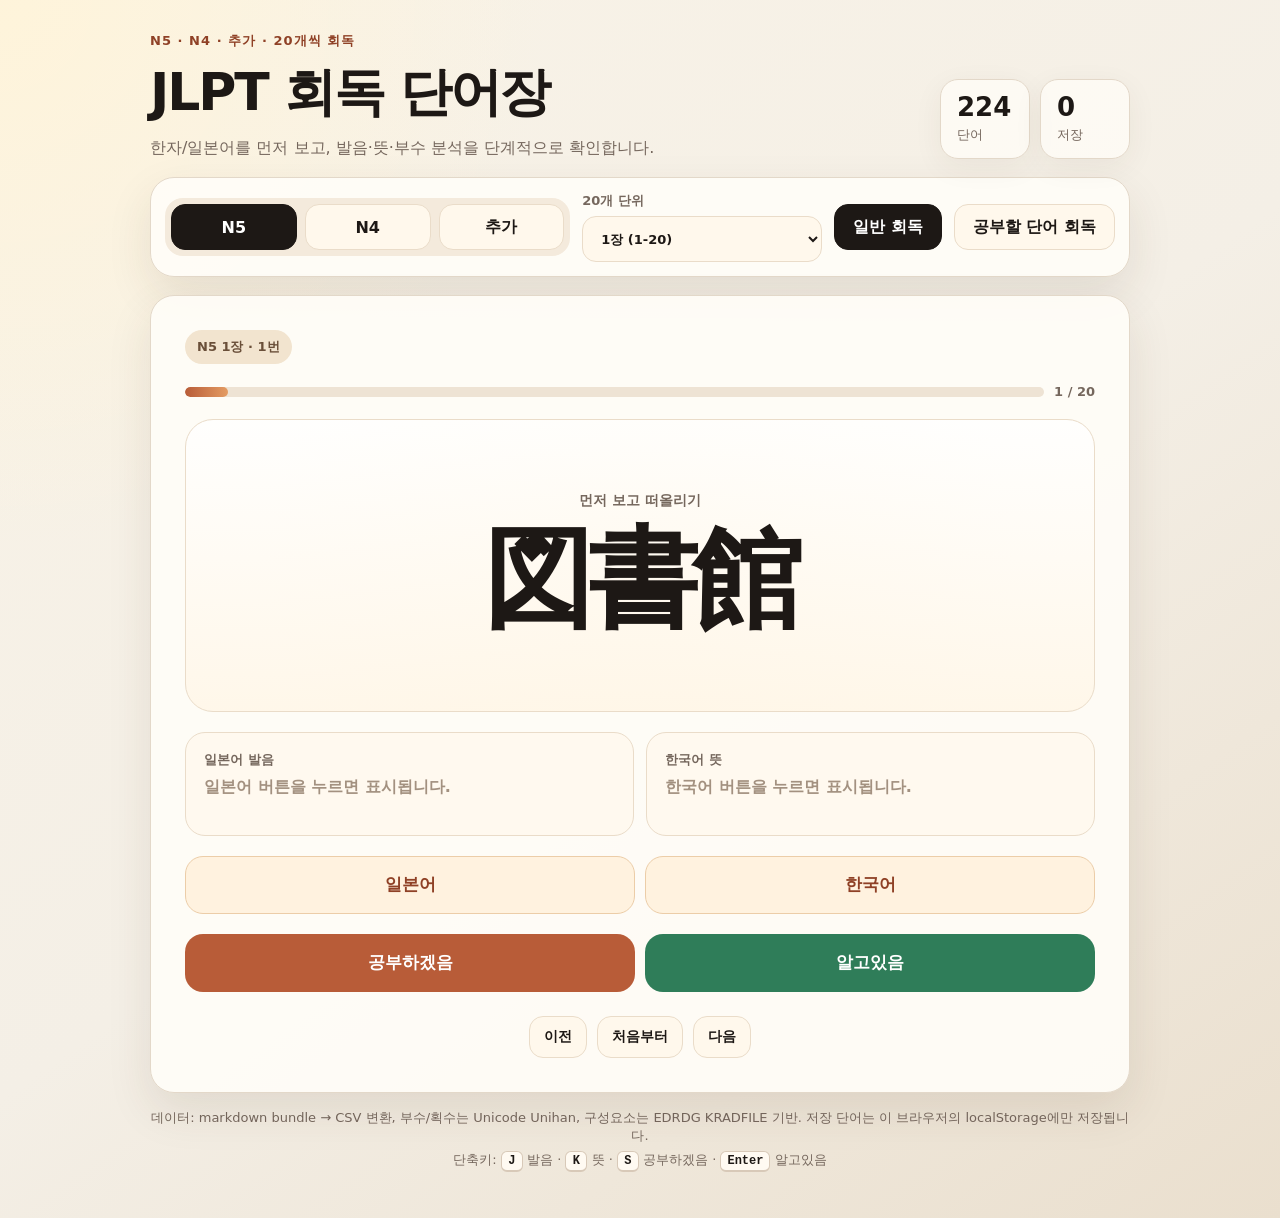
==== index.html @ 32eaf238 "Deploy JLPT vocabulary app" ====
<!doctype html>
<html lang="ko">
<head>
  <meta charset="utf-8">
  <meta name="viewport" content="width=device-width, initial-scale=1">
  <title>JLPT 회독 단어장</title>
  <link rel="stylesheet" href="styles.css">
</head>
<body>
  <div class="app-shell">
    <header class="hero">
      <div>
        <p class="eyebrow">N5 · N4 · 추가 · 20개씩 회독</p>
        <h1>JLPT 회독 단어장</h1>
        <p class="hero-copy">한자/일본어를 먼저 보고, 발음·뜻·부수 분석을 단계적으로 확인합니다.</p>
      </div>
      <div class="stats" aria-label="데이터 요약">
        <div><strong id="totalWords">0</strong><span>단어</span></div>
        <div><strong id="savedWords">0</strong><span>저장</span></div>
      </div>
    </header>

    <section class="panel controls" aria-label="학습 설정">
      <div class="level-tabs" role="tablist" aria-label="JLPT 급수">
        <button class="level-btn active" type="button" data-level="N5">N5</button>
        <button class="level-btn" type="button" data-level="N4">N4</button>
        <button class="level-btn" type="button" data-level="추가">추가</button>
      </div>

      <label class="select-label">
        <span>20개 단위</span>
        <select id="deckSelect"></select>
      </label>

      <button id="normalModeBtn" class="mode-btn active" type="button">일반 회독</button>
      <button id="reviewModeBtn" class="mode-btn" type="button">공부할 단어 회독</button>
    </section>

    <main class="panel card-panel" aria-live="polite">
      <div id="completeView" class="complete hidden">
        <p class="eyebrow" id="completeMeta">완료</p>
        <h2 id="completeTitle">회독 완료</h2>
        <p id="completeMessage"></p>
        <div class="complete-actions">
          <button id="repeatBtn" type="button">같은 묶음 다시</button>
          <button id="nextDeckBtn" type="button">다음 20개</button>
          <button id="reviewSavedBtn" type="button">저장 단어 회독</button>
        </div>
      </div>

      <article id="cardView" class="word-card">
        <div class="card-top">
          <span id="cardMeta" class="badge">N5 1장</span>
          <span id="savedBadge" class="badge saved hidden">공부할 단어</span>
        </div>

        <div class="progress-wrap" aria-label="진행률">
          <div class="progress-bar"><span id="progressFill"></span></div>
          <p id="progressText">1 / 20</p>
        </div>

        <section class="front">
          <p class="front-label">먼저 보고 떠올리기</p>
          <h2 id="japaneseWord">図書館</h2>
        </section>

        <section class="reveals" aria-label="정답 확인">
          <div class="answer-box" id="readingBox">
            <span>일본어 발음</span>
            <strong id="readingValue">일본어 버튼을 누르면 표시됩니다.</strong>
          </div>
          <div class="answer-box" id="meaningBox">
            <span>한국어 뜻</span>
            <strong id="meaningValue">한국어 버튼을 누르면 표시됩니다.</strong>
          </div>
        </section>

        <section id="extraInfo" class="extra-info hidden">
          <p id="kanjiNote"></p>
          <div id="radicalAnalysis" class="radical-analysis"></div>
          <p id="exampleText"></p>
          <p id="exampleKo"></p>
        </section>

        <div class="primary-actions">
          <button id="showReadingBtn" class="secondary" type="button">일본어</button>
          <button id="showMeaningBtn" class="secondary" type="button">한국어</button>
        </div>

        <div class="decision-actions">
          <button id="saveStudyBtn" class="study" type="button">공부하겠음</button>
          <button id="knownBtn" class="known" type="button">알고있음</button>
        </div>

        <div class="nav-actions">
          <button id="prevBtn" type="button">이전</button>
          <button id="resetBtn" type="button">처음부터</button>
          <button id="nextBtn" type="button">다음</button>
        </div>
      </article>
    </main>

    <footer class="footer">
      <p>데이터: markdown bundle → CSV 변환, 부수/획수는 Unicode Unihan, 구성요소는 EDRDG KRADFILE 기반. 저장 단어는 이 브라우저의 localStorage에만 저장됩니다.</p>
      <p class="shortcut">단축키: <kbd>J</kbd> 발음 · <kbd>K</kbd> 뜻 · <kbd>S</kbd> 공부하겠음 · <kbd>Enter</kbd> 알고있음</p>
    </footer>
  </div>

  <script src="data/jlpt_words_data.js"></script>
  <script src="data/kanji_radical_data.js"></script>
  <script src="app.js"></script>
</body>
</html>
---- styles.css ----
:root {
  color-scheme: light;
  --bg: #f4efe6;
  --panel: #fffdf8;
  --ink: #1d1815;
  --muted: #75675d;
  --line: #e3d8c9;
  --accent: #b85c38;
  --accent-dark: #8f4126;
  --soft: #fff3df;
  --good: #2f7d59;
  --good-dark: #1f5c40;
  --shadow: 0 18px 45px rgba(73, 52, 30, 0.1);
}

* {
  box-sizing: border-box;
}

body {
  margin: 0;
  min-height: 100vh;
  font-family: "Hiragino Sans", "Apple SD Gothic Neo", "Noto Sans CJK KR", system-ui, sans-serif;
  background:
    radial-gradient(circle at top left, rgba(255, 244, 217, 0.9), transparent 34rem),
    linear-gradient(145deg, #f9f3e7 0%, var(--bg) 52%, #eadfce 100%);
  color: var(--ink);
}

button,
select {
  font: inherit;
}

button {
  border: 0;
  cursor: pointer;
}

.app-shell {
  width: min(980px, calc(100% - 32px));
  margin: 0 auto;
  padding: 32px 0 40px;
}

.hero {
  display: flex;
  justify-content: space-between;
  gap: 24px;
  align-items: flex-end;
  margin-bottom: 18px;
}

.eyebrow {
  margin: 0 0 8px;
  color: var(--accent-dark);
  font-size: 13px;
  font-weight: 800;
  letter-spacing: 0.08em;
  text-transform: uppercase;
}

h1 {
  margin: 0;
  font-size: clamp(32px, 5vw, 52px);
  letter-spacing: -0.04em;
}

.hero-copy {
  margin: 10px 0 0;
  color: var(--muted);
  font-size: 16px;
}

.stats {
  display: grid;
  grid-template-columns: repeat(2, minmax(88px, 1fr));
  gap: 10px;
  min-width: 190px;
}

.stats div {
  padding: 14px 16px;
  border: 1px solid var(--line);
  border-radius: 18px;
  background: rgba(255, 253, 248, 0.78);
  box-shadow: 0 8px 30px rgba(73, 52, 30, 0.06);
}

.stats strong,
.stats span {
  display: block;
}

.stats strong {
  font-size: 26px;
  line-height: 1;
}

.stats span {
  margin-top: 6px;
  color: var(--muted);
  font-size: 13px;
}

.panel {
  border: 1px solid var(--line);
  border-radius: 24px;
  background: rgba(255, 253, 248, 0.92);
  box-shadow: var(--shadow);
}

.controls {
  display: grid;
  grid-template-columns: 1fr minmax(180px, 240px) auto auto;
  gap: 12px;
  align-items: center;
  padding: 14px;
  margin-bottom: 18px;
}

.level-tabs {
  display: flex;
  gap: 8px;
  padding: 6px;
  border-radius: 18px;
  background: #f4eadc;
}

.level-btn,
.mode-btn,
.select-label select,
.nav-actions button,
.complete-actions button {
  border-radius: 14px;
  color: var(--ink);
  background: #fff8ec;
  border: 1px solid #eadcc9;
}

.level-btn,
.mode-btn {
  min-height: 46px;
  padding: 0 18px;
  font-weight: 800;
}

.level-btn {
  flex: 1;
}

.level-btn.active,
.mode-btn.active {
  color: #fff;
  background: var(--ink);
  border-color: var(--ink);
}

.select-label {
  display: grid;
  gap: 6px;
  color: var(--muted);
  font-size: 13px;
  font-weight: 700;
}

.select-label select {
  width: 100%;
  height: 46px;
  padding: 0 14px;
  font-weight: 800;
}

.card-panel {
  position: relative;
  min-height: 610px;
  padding: clamp(18px, 3vw, 34px);
}

.word-card {
  display: grid;
  gap: 20px;
}

.card-top,
.progress-wrap,
.primary-actions,
.decision-actions,
.nav-actions,
.complete-actions {
  display: flex;
  gap: 10px;
  align-items: center;
}

.card-top,
.progress-wrap {
  justify-content: space-between;
}

.badge {
  display: inline-flex;
  align-items: center;
  min-height: 34px;
  padding: 0 12px;
  border-radius: 999px;
  color: #6a4f39;
  background: #f2e4cf;
  font-size: 13px;
  font-weight: 800;
}

.badge.saved {
  color: #fff;
  background: var(--accent);
}

.progress-wrap {
  color: var(--muted);
  font-size: 13px;
  font-weight: 800;
}

.progress-wrap p {
  margin: 0;
}

.progress-bar {
  flex: 1;
  height: 10px;
  overflow: hidden;
  border-radius: 999px;
  background: #eee3d4;
}

.progress-bar span {
  display: block;
  width: 0%;
  height: 100%;
  border-radius: inherit;
  background: linear-gradient(90deg, var(--accent), #e49c63);
  transition: width 180ms ease;
}

.front {
  display: grid;
  place-items: center;
  min-height: 210px;
  padding: clamp(28px, 7vw, 72px) 18px;
  border: 1px solid #eadcc9;
  border-radius: 28px;
  background:
    linear-gradient(180deg, rgba(255, 255, 255, 0.78), rgba(255, 246, 231, 0.85)),
    radial-gradient(circle at center, #fff7e7 0%, #fffdf8 78%);
}

.front-label {
  margin: 0;
  color: var(--muted);
  font-size: 14px;
  font-weight: 800;
}

.front h2 {
  margin: 10px 0 0;
  font-size: clamp(54px, 11vw, 110px);
  line-height: 1.08;
  letter-spacing: -0.05em;
  text-align: center;
  word-break: keep-all;
}

.reveals {
  display: grid;
  grid-template-columns: repeat(2, minmax(0, 1fr));
  gap: 12px;
}

.answer-box {
  min-height: 104px;
  padding: 18px;
  border: 1px solid #eadcc9;
  border-radius: 20px;
  background: #fff9ef;
}

.answer-box span {
  display: block;
  margin-bottom: 8px;
  color: var(--muted);
  font-size: 13px;
  font-weight: 800;
}

.answer-box strong {
  display: block;
  font-size: clamp(21px, 4vw, 34px);
  line-height: 1.25;
}

.answer-box.pending strong {
  color: #a39180;
  font-size: 16px;
  font-weight: 700;
}

.extra-info {
  display: grid;
  gap: 8px;
  padding: 16px 18px;
  border: 1px solid #e8d8bd;
  border-radius: 18px;
  color: #5f5147;
  background: var(--soft);
  font-size: 14px;
  line-height: 1.6;
}

.extra-info p {
  margin: 0;
}

.radical-analysis {
  display: grid;
  gap: 10px;
  padding-top: 4px;
}

.radical-analysis h3 {
  margin: 4px 0 0;
  color: var(--ink);
  font-size: 16px;
  line-height: 1.35;
}

.radical-summary {
  color: #355d59;
  font-weight: 800;
}

.radical-list {
  display: grid;
  gap: 0;
  border-top: 1px solid rgba(53, 93, 89, 0.2);
}

.radical-row {
  display: grid;
  gap: 6px;
  padding: 10px 0;
  border-bottom: 1px solid rgba(53, 93, 89, 0.18);
}

.radical-title {
  display: flex;
  gap: 10px;
  align-items: baseline;
}

.radical-title strong {
  min-width: 1.5em;
  color: #214946;
  font-size: 24px;
  line-height: 1;
}

.radical-title span {
  color: var(--ink);
  font-weight: 900;
}

.component-list {
  display: flex;
  flex-wrap: wrap;
  gap: 8px;
}

.component-token {
  display: grid;
  gap: 2px;
  max-width: 190px;
  padding: 8px 10px;
  border: 1px solid rgba(53, 93, 89, 0.18);
  border-radius: 8px;
  background: rgba(255, 253, 248, 0.62);
}

.component-token b {
  color: #214946;
  font-size: 20px;
  line-height: 1;
}

.component-token em {
  color: var(--ink);
  font-size: 12px;
  font-style: normal;
  font-weight: 900;
}

.component-token small {
  color: var(--muted);
  font-size: 12px;
  line-height: 1.35;
}

.radical-token {
  border-color: rgba(184, 92, 56, 0.34);
  background: rgba(255, 248, 236, 0.92);
}

.radical-token::after {
  content: "대표 부수";
  color: var(--accent-dark);
  font-size: 11px;
  font-weight: 900;
}

.primary-actions,
.decision-actions {
  display: grid;
  grid-template-columns: repeat(2, minmax(0, 1fr));
}

.primary-actions button,
.decision-actions button {
  min-height: 58px;
  border-radius: 18px;
  font-size: 17px;
  font-weight: 900;
}

.primary-actions .secondary {
  color: var(--accent-dark);
  background: #fff2df;
  border: 1px solid #eccda8;
}

.decision-actions .study {
  color: #fff;
  background: var(--accent);
}

.decision-actions .known {
  color: #fff;
  background: var(--good);
}

.decision-actions .study:hover {
  background: var(--accent-dark);
}

.decision-actions .known:hover {
  background: var(--good-dark);
}

.nav-actions {
  justify-content: center;
  flex-wrap: wrap;
  padding-top: 4px;
}

.nav-actions button,
.complete-actions button {
  min-height: 42px;
  padding: 0 14px;
  font-size: 14px;
  font-weight: 800;
}

.complete {
  display: grid;
  min-height: 520px;
  place-items: center;
  align-content: center;
  text-align: center;
}

.complete h2 {
  margin: 0;
  font-size: clamp(30px, 6vw, 54px);
  letter-spacing: -0.04em;
}

.complete p {
  max-width: 520px;
  margin: 12px auto 0;
  color: var(--muted);
  line-height: 1.6;
}

.complete-actions {
  justify-content: center;
  flex-wrap: wrap;
  margin-top: 22px;
}

.hidden {
  display: none !important;
}

.footer {
  margin-top: 16px;
  color: var(--muted);
  font-size: 13px;
  text-align: center;
}

.footer p {
  margin: 6px 0;
}

kbd {
  display: inline-block;
  min-width: 22px;
  padding: 2px 6px;
  border: 1px solid #d8c9b8;
  border-bottom-width: 2px;
  border-radius: 6px;
  background: #fffaf2;
  color: var(--ink);
  font-size: 12px;
  font-weight: 800;
}

@media (max-width: 760px) {
  .app-shell {
    width: min(100% - 20px, 980px);
    padding-top: 18px;
  }

  .hero {
    display: grid;
    align-items: stretch;
  }

  .stats {
    min-width: 0;
  }

  .controls {
    grid-template-columns: 1fr;
  }

  .mode-btn,
  .level-btn,
  .select-label select {
    width: 100%;
  }

  .reveals {
    grid-template-columns: 1fr;
  }

  .front {
    min-height: 180px;
  }

  .front h2 {
    font-size: clamp(48px, 17vw, 82px);
  }
}
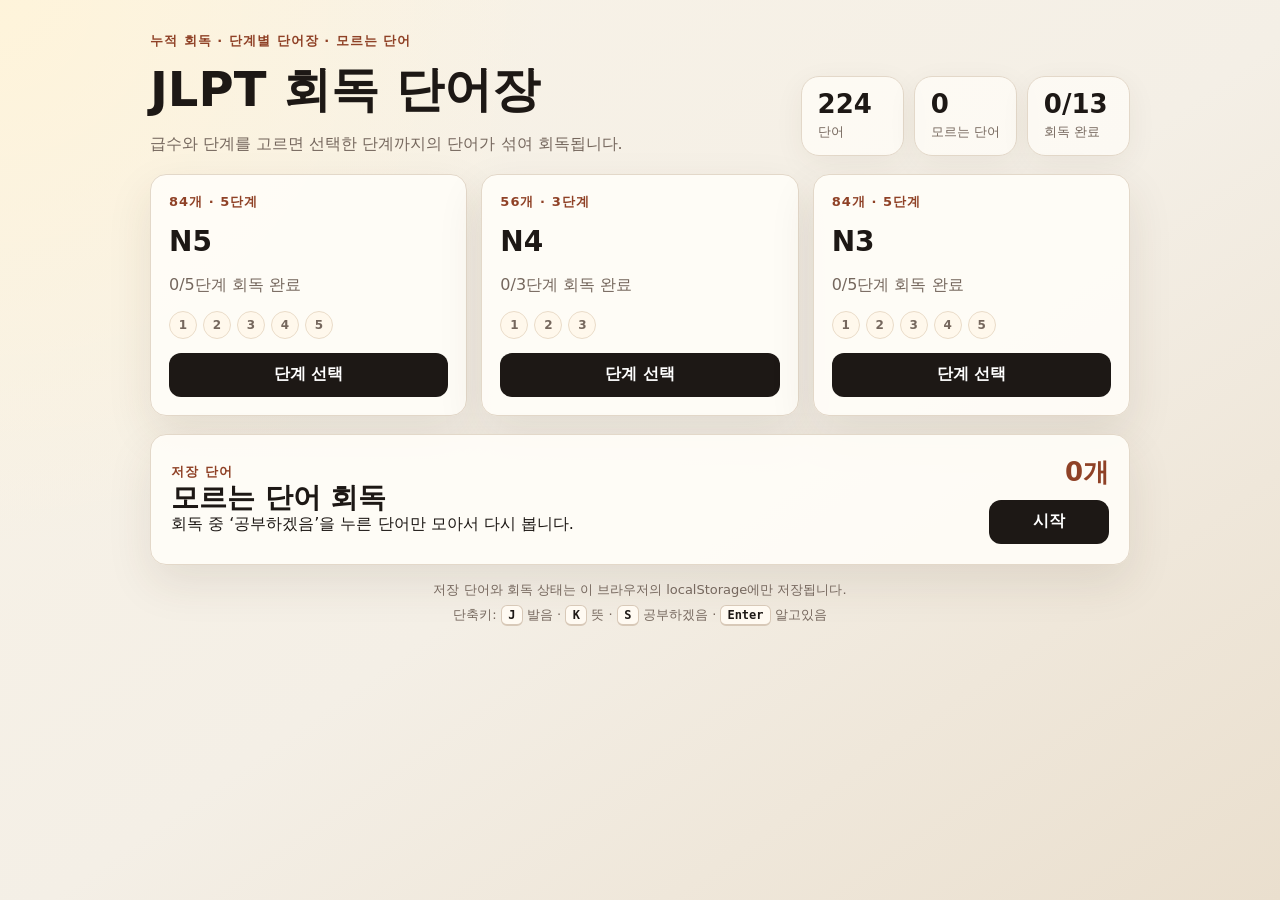
==== commit 96f200a2: "Add cumulative review flow" ====
--- a/index.html
+++ b/index.html
@@ -10,98 +10,130 @@
   <div class="app-shell">
     <header class="hero">
       <div>
-        <p class="eyebrow">N5 · N4 · 추가 · 20개씩 회독</p>
+        <p class="eyebrow">누적 회독 · 단계별 단어장 · 모르는 단어</p>
         <h1>JLPT 회독 단어장</h1>
-        <p class="hero-copy">한자/일본어를 먼저 보고, 발음·뜻·부수 분석을 단계적으로 확인합니다.</p>
+        <p class="hero-copy">급수와 단계를 고르면 선택한 단계까지의 단어가 섞여 회독됩니다.</p>
       </div>
       <div class="stats" aria-label="데이터 요약">
         <div><strong id="totalWords">0</strong><span>단어</span></div>
-        <div><strong id="savedWords">0</strong><span>저장</span></div>
+        <div><strong id="savedWords">0</strong><span>모르는 단어</span></div>
+        <div><strong id="completedWords">0/0</strong><span>회독 완료</span></div>
       </div>
     </header>
 
-    <section class="panel controls" aria-label="학습 설정">
-      <div class="level-tabs" role="tablist" aria-label="JLPT 급수">
-        <button class="level-btn active" type="button" data-level="N5">N5</button>
-        <button class="level-btn" type="button" data-level="N4">N4</button>
-        <button class="level-btn" type="button" data-level="추가">추가</button>
-      </div>
+    <main aria-live="polite">
+      <section id="homeView" class="view-stack">
+        <div id="levelCards" class="level-grid" aria-label="급수 선택"></div>
 
-      <label class="select-label">
-        <span>20개 단위</span>
-        <select id="deckSelect"></select>
-      </label>
+        <section class="panel review-panel" aria-label="모르는 단어 회독">
+          <div>
+            <p class="eyebrow">저장 단어</p>
+            <h2>모르는 단어 회독</h2>
+            <p>회독 중 ‘공부하겠음’을 누른 단어만 모아서 다시 봅니다.</p>
+          </div>
+          <div class="review-panel-actions">
+            <strong id="reviewCount">0개</strong>
+            <button id="reviewAllBtn" type="button">시작</button>
+          </div>
+        </section>
+      </section>
 
-      <button id="normalModeBtn" class="mode-btn active" type="button">일반 회독</button>
-      <button id="reviewModeBtn" class="mode-btn" type="button">공부할 단어 회독</button>
-    </section>
+      <section id="stageView" class="panel stage-view hidden">
+        <div class="view-header">
+          <button id="backHomeBtn" class="text-btn" type="button">홈</button>
+          <div>
+            <p class="eyebrow" id="stageMeta">단계 선택</p>
+            <h2 id="stageTitle">N5 회독 단계</h2>
+          </div>
+        </div>
+        <div id="stageGrid" class="stage-grid"></div>
+      </section>
 
-    <main class="panel card-panel" aria-live="polite">
-      <div id="completeView" class="complete hidden">
-        <p class="eyebrow" id="completeMeta">완료</p>
-        <h2 id="completeTitle">회독 완료</h2>
-        <p id="completeMessage"></p>
-        <div class="complete-actions">
-          <button id="repeatBtn" type="button">같은 묶음 다시</button>
-          <button id="nextDeckBtn" type="button">다음 20개</button>
-          <button id="reviewSavedBtn" type="button">저장 단어 회독</button>
+      <section id="listView" class="panel word-list-view hidden">
+        <div class="view-header">
+          <button id="backStageBtn" class="text-btn" type="button">단계</button>
+          <div>
+            <p class="eyebrow" id="listMeta">단어장</p>
+            <h2 id="listTitle">단어장</h2>
+          </div>
+          <button id="startListDeckBtn" class="header-action" type="button">이 단계 회독</button>
         </div>
-      </div>
+        <div id="wordList" class="word-list"></div>
+      </section>
 
-      <article id="cardView" class="word-card">
-        <div class="card-top">
-          <span id="cardMeta" class="badge">N5 1장</span>
-          <span id="savedBadge" class="badge saved hidden">공부할 단어</span>
+      <section id="studyView" class="panel card-panel hidden">
+        <div class="study-topbar">
+          <button id="studyHomeBtn" class="text-btn" type="button">홈</button>
+          <button id="studyStageBtn" class="text-btn" type="button">단계 선택</button>
         </div>
 
-        <div class="progress-wrap" aria-label="진행률">
-          <div class="progress-bar"><span id="progressFill"></span></div>
-          <p id="progressText">1 / 20</p>
+        <div id="completeView" class="complete hidden">
+          <p class="eyebrow" id="completeMeta">완료</p>
+          <h2 id="completeTitle">회독 완료</h2>
+          <p id="completeMessage"></p>
+          <div class="complete-actions">
+            <button id="repeatBtn" type="button">다시 회독</button>
+            <button id="nextDeckBtn" type="button">다음 단계</button>
+            <button id="stageSelectBtn" type="button">단계 선택</button>
+            <button id="homeBtn" type="button">홈</button>
+          </div>
         </div>
 
-        <section class="front">
-          <p class="front-label">먼저 보고 떠올리기</p>
-          <h2 id="japaneseWord">図書館</h2>
-        </section>
+        <article id="cardView" class="word-card">
+          <div class="card-top">
+            <span id="cardMeta" class="badge">N5 1단계</span>
+            <span id="savedBadge" class="badge saved hidden">모르는 단어</span>
+          </div>
 
-        <section class="reveals" aria-label="정답 확인">
-          <div class="answer-box" id="readingBox">
-            <span>일본어 발음</span>
-            <strong id="readingValue">일본어 버튼을 누르면 표시됩니다.</strong>
+          <div class="progress-wrap" aria-label="진행률">
+            <div class="progress-bar"><span id="progressFill"></span></div>
+            <p id="progressText">1 / 20</p>
           </div>
-          <div class="answer-box" id="meaningBox">
-            <span>한국어 뜻</span>
-            <strong id="meaningValue">한국어 버튼을 누르면 표시됩니다.</strong>
+
+          <section class="front">
+            <p class="front-label">먼저 보고 떠올리기</p>
+            <h2 id="japaneseWord">図書館</h2>
+          </section>
+
+          <section class="reveals" aria-label="정답 확인">
+            <div class="answer-box" id="readingBox">
+              <span>일본어 발음</span>
+              <strong id="readingValue">일본어 버튼을 누르면 표시됩니다.</strong>
+            </div>
+            <div class="answer-box" id="meaningBox">
+              <span>한국어 뜻</span>
+              <strong id="meaningValue">한국어 버튼을 누르면 표시됩니다.</strong>
+            </div>
+          </section>
+
+          <section id="extraInfo" class="extra-info hidden">
+            <p id="kanjiNote"></p>
+            <div id="radicalAnalysis" class="radical-analysis"></div>
+            <p id="exampleText"></p>
+            <p id="exampleKo"></p>
+          </section>
+
+          <div class="primary-actions">
+            <button id="showReadingBtn" class="secondary" type="button">일본어</button>
+            <button id="showMeaningBtn" class="secondary" type="button">한국어</button>
           </div>
-        </section>
 
-        <section id="extraInfo" class="extra-info hidden">
-          <p id="kanjiNote"></p>
-          <div id="radicalAnalysis" class="radical-analysis"></div>
-          <p id="exampleText"></p>
-          <p id="exampleKo"></p>
-        </section>
+          <div class="decision-actions">
+            <button id="saveStudyBtn" class="study" type="button">공부하겠음</button>
+            <button id="knownBtn" class="known" type="button">알고있음</button>
+          </div>
 
-        <div class="primary-actions">
-          <button id="showReadingBtn" class="secondary" type="button">일본어</button>
-          <button id="showMeaningBtn" class="secondary" type="button">한국어</button>
-        </div>
-
-        <div class="decision-actions">
-          <button id="saveStudyBtn" class="study" type="button">공부하겠음</button>
-          <button id="knownBtn" class="known" type="button">알고있음</button>
-        </div>
-
-        <div class="nav-actions">
-          <button id="prevBtn" type="button">이전</button>
-          <button id="resetBtn" type="button">처음부터</button>
-          <button id="nextBtn" type="button">다음</button>
-        </div>
-      </article>
+          <div class="nav-actions">
+            <button id="prevBtn" type="button">이전</button>
+            <button id="resetBtn" type="button">처음부터</button>
+            <button id="nextBtn" type="button">다음</button>
+          </div>
+        </article>
+      </section>
     </main>
 
     <footer class="footer">
-      <p>데이터: markdown bundle → CSV 변환, 부수/획수는 Unicode Unihan, 구성요소는 EDRDG KRADFILE 기반. 저장 단어는 이 브라우저의 localStorage에만 저장됩니다.</p>
+      <p>저장 단어와 회독 상태는 이 브라우저의 localStorage에만 저장됩니다.</p>
       <p class="shortcut">단축키: <kbd>J</kbd> 발음 · <kbd>K</kbd> 뜻 · <kbd>S</kbd> 공부하겠음 · <kbd>Enter</kbd> 알고있음</p>
     </footer>
   </div>
--- a/styles.css
+++ b/styles.css
@@ -62,21 +62,23 @@
 
 h1 {
   margin: 0;
-  font-size: clamp(32px, 5vw, 52px);
-  letter-spacing: -0.04em;
+  font-size: clamp(32px, 3rem, 52px);
+  letter-spacing: 0;
 }
 
 .hero-copy {
   margin: 10px 0 0;
   color: var(--muted);
   font-size: 16px;
+  line-height: 1.5;
+  overflow-wrap: anywhere;
 }
 
 .stats {
   display: grid;
-  grid-template-columns: repeat(2, minmax(88px, 1fr));
+  grid-template-columns: repeat(3, minmax(88px, 1fr));
   gap: 10px;
-  min-width: 190px;
+  min-width: 290px;
 }
 
 .stats div {
@@ -108,6 +110,242 @@
   border-radius: 24px;
   background: rgba(255, 253, 248, 0.92);
   box-shadow: var(--shadow);
+}
+
+.view-stack {
+  display: grid;
+  gap: 18px;
+}
+
+.level-grid,
+.stage-grid {
+  display: grid;
+  grid-template-columns: repeat(3, minmax(0, 1fr));
+  gap: 14px;
+}
+
+.level-card,
+.stage-card,
+.review-panel,
+.word-list-view,
+.stage-view {
+  border: 1px solid var(--line);
+  border-radius: 16px;
+  background: rgba(255, 253, 248, 0.92);
+  box-shadow: var(--shadow);
+}
+
+.level-card,
+.stage-card {
+  display: grid;
+  gap: 14px;
+  align-content: start;
+  padding: 18px;
+}
+
+.level-card h2,
+.review-panel h2,
+.stage-view h2,
+.word-list-view h2 {
+  margin: 0;
+  font-size: 28px;
+  line-height: 1.2;
+  letter-spacing: 0;
+}
+
+.level-card p,
+.review-panel p,
+.stage-card p {
+  margin: 0;
+}
+
+.level-card-meta,
+.stage-subtext,
+.stage-detail {
+  color: var(--muted);
+  line-height: 1.5;
+}
+
+.stage-detail {
+  font-size: 14px;
+}
+
+.level-card button,
+.stage-actions button,
+.review-panel-actions button,
+.header-action,
+.text-btn {
+  min-height: 44px;
+  border-radius: 12px;
+  padding: 0 14px;
+  color: #fff;
+  background: var(--ink);
+  font-weight: 900;
+}
+
+.review-panel {
+  display: flex;
+  justify-content: space-between;
+  gap: 18px;
+  align-items: center;
+  padding: 20px;
+}
+
+.review-panel-actions {
+  display: grid;
+  gap: 10px;
+  min-width: 120px;
+  text-align: right;
+}
+
+.review-panel-actions strong {
+  color: var(--accent-dark);
+  font-size: 26px;
+}
+
+.view-header {
+  display: grid;
+  grid-template-columns: auto 1fr auto;
+  gap: 14px;
+  align-items: center;
+  margin-bottom: 18px;
+}
+
+.text-btn {
+  color: var(--ink);
+  background: #fff8ec;
+  border: 1px solid #eadcc9;
+}
+
+.stage-view,
+.word-list-view {
+  padding: clamp(18px, 2rem, 30px);
+}
+
+.stage-card {
+  box-shadow: none;
+}
+
+.stage-card.completed {
+  border-color: rgba(47, 125, 89, 0.4);
+}
+
+.stage-card.running {
+  border-color: rgba(26, 102, 132, 0.45);
+  background: #f4fbfd;
+}
+
+.stage-card-top {
+  display: flex;
+  justify-content: space-between;
+  gap: 10px;
+  align-items: center;
+}
+
+.stage-card h3 {
+  margin: 0;
+  font-size: 22px;
+}
+
+.status-pill {
+  display: inline-flex;
+  align-items: center;
+  min-height: 28px;
+  padding: 0 10px;
+  border-radius: 999px;
+  color: #6a4f39;
+  background: #f2e4cf;
+  font-size: 12px;
+  font-weight: 900;
+  white-space: nowrap;
+}
+
+.stage-card.completed .status-pill {
+  color: #fff;
+  background: var(--good);
+}
+
+.stage-card.running .status-pill {
+  color: #fff;
+  background: #1a6684;
+}
+
+.stage-actions {
+  display: grid;
+  grid-template-columns: 1fr 1fr;
+  gap: 8px;
+}
+
+.stage-actions .secondary-action {
+  color: var(--accent-dark);
+  background: #fff2df;
+  border: 1px solid #eccda8;
+}
+
+.mini-status-row {
+  display: flex;
+  flex-wrap: wrap;
+  gap: 6px;
+}
+
+.mini-status {
+  display: inline-grid;
+  place-items: center;
+  width: 28px;
+  height: 28px;
+  border: 1px solid #eadcc9;
+  border-radius: 999px;
+  color: var(--muted);
+  background: #fff8ec;
+  font-size: 12px;
+  font-weight: 900;
+}
+
+.mini-status.completed {
+  color: #fff;
+  background: var(--good);
+  border-color: var(--good);
+}
+
+.mini-status.running {
+  color: #fff;
+  background: #1a6684;
+  border-color: #1a6684;
+}
+
+.word-list {
+  display: grid;
+  gap: 8px;
+}
+
+.word-list-row {
+  display: grid;
+  grid-template-columns: minmax(150px, 1fr) minmax(120px, 1fr) minmax(180px, 1.5fr);
+  gap: 12px;
+  align-items: start;
+  padding: 12px 0;
+  border-bottom: 1px solid var(--line);
+}
+
+.word-list-row div {
+  display: grid;
+  gap: 4px;
+}
+
+.word-list-row strong {
+  font-size: 22px;
+  line-height: 1.2;
+}
+
+.word-list-row span,
+.word-list-row small {
+  color: var(--muted);
+  line-height: 1.45;
+}
+
+.word-list-row p {
+  margin: 0;
+  font-weight: 900;
 }
 
 .controls {
@@ -177,6 +415,13 @@
   padding: clamp(18px, 3vw, 34px);
 }
 
+.study-topbar {
+  display: flex;
+  gap: 8px;
+  justify-content: flex-end;
+  margin-bottom: 14px;
+}
+
 .word-card {
   display: grid;
   gap: 20px;
@@ -263,9 +508,9 @@
 
 .front h2 {
   margin: 10px 0 0;
-  font-size: clamp(54px, 11vw, 110px);
+  font-size: clamp(54px, 5rem, 88px);
   line-height: 1.08;
-  letter-spacing: -0.05em;
+  letter-spacing: 0;
   text-align: center;
   word-break: keep-all;
 }
@@ -294,7 +539,7 @@
 
 .answer-box strong {
   display: block;
-  font-size: clamp(21px, 4vw, 34px);
+  font-size: clamp(21px, 2rem, 34px);
   line-height: 1.25;
 }
 
@@ -478,8 +723,8 @@
 
 .complete h2 {
   margin: 0;
-  font-size: clamp(30px, 6vw, 54px);
-  letter-spacing: -0.04em;
+  font-size: clamp(30px, 3rem, 54px);
+  letter-spacing: 0;
 }
 
 .complete p {
@@ -525,8 +770,8 @@
 
 @media (max-width: 760px) {
   .app-shell {
-    width: min(100% - 20px, 980px);
-    padding-top: 18px;
+    width: 100%;
+    padding: 18px 10px 40px;
   }
 
   .hero {
@@ -534,12 +779,62 @@
     align-items: stretch;
   }
 
+  h1 {
+    font-size: 38px;
+    line-height: 1.12;
+  }
+
   .stats {
+    grid-template-columns: repeat(3, minmax(0, 1fr));
     min-width: 0;
+  }
+
+  .stats div {
+    padding: 12px 10px;
+  }
+
+  .stats strong {
+    font-size: 20px;
   }
 
   .controls {
     grid-template-columns: 1fr;
+  }
+
+  .level-grid,
+  .stage-grid {
+    grid-template-columns: 1fr;
+  }
+
+  .review-panel {
+    display: grid;
+    align-items: stretch;
+  }
+
+  .review-panel-actions {
+    grid-template-columns: 1fr auto;
+    align-items: center;
+    min-width: 0;
+    text-align: left;
+  }
+
+  .view-header {
+    grid-template-columns: 1fr;
+    align-items: stretch;
+  }
+
+  .header-action,
+  .text-btn {
+    width: 100%;
+  }
+
+  .stage-actions {
+    grid-template-columns: 1fr;
+  }
+
+  .word-list-row {
+    grid-template-columns: 1fr;
+    gap: 6px;
   }
 
   .mode-btn,
@@ -557,6 +852,6 @@
   }
 
   .front h2 {
-    font-size: clamp(48px, 17vw, 82px);
-  }
-}
+    font-size: clamp(44px, 4rem, 64px);
+  }
+}
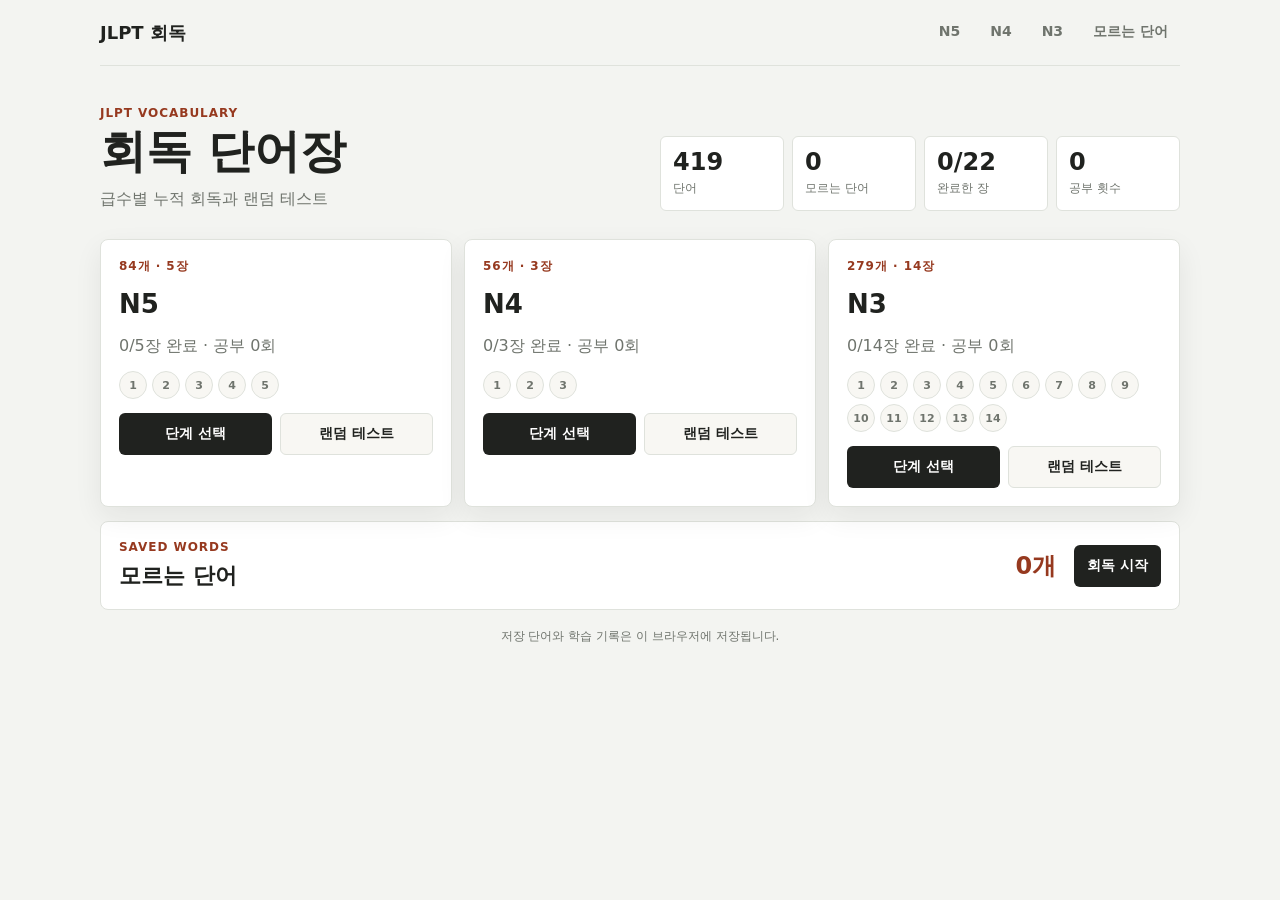
==== commit d9690f1b: "Split JLPT levels and add weighted tests" ====
--- a/index.html
+++ b/index.html
@@ -4,142 +4,53 @@
   <meta charset="utf-8">
   <meta name="viewport" content="width=device-width, initial-scale=1">
   <title>JLPT 회독 단어장</title>
+  <link rel="icon" href="data:,">
   <link rel="stylesheet" href="styles.css">
 </head>
 <body>
   <div class="app-shell">
-    <header class="hero">
-      <div>
-        <p class="eyebrow">누적 회독 · 단계별 단어장 · 모르는 단어</p>
-        <h1>JLPT 회독 단어장</h1>
-        <p class="hero-copy">급수와 단계를 고르면 선택한 단계까지의 단어가 섞여 회독됩니다.</p>
-      </div>
-      <div class="stats" aria-label="데이터 요약">
-        <div><strong id="totalWords">0</strong><span>단어</span></div>
-        <div><strong id="savedWords">0</strong><span>모르는 단어</span></div>
-        <div><strong id="completedWords">0/0</strong><span>회독 완료</span></div>
-      </div>
+    <header class="site-header">
+      <a class="brand" href="./">JLPT 회독</a>
+      <nav class="site-nav" aria-label="급수 이동">
+        <a href="N5/">N5</a>
+        <a href="N4/">N4</a>
+        <a href="N3/">N3</a>
+        <a href="review/">모르는 단어</a>
+      </nav>
     </header>
 
-    <main aria-live="polite">
-      <section id="homeView" class="view-stack">
-        <div id="levelCards" class="level-grid" aria-label="급수 선택"></div>
-
-        <section class="panel review-panel" aria-label="모르는 단어 회독">
-          <div>
-            <p class="eyebrow">저장 단어</p>
-            <h2>모르는 단어 회독</h2>
-            <p>회독 중 ‘공부하겠음’을 누른 단어만 모아서 다시 봅니다.</p>
-          </div>
-          <div class="review-panel-actions">
-            <strong id="reviewCount">0개</strong>
-            <button id="reviewAllBtn" type="button">시작</button>
-          </div>
-        </section>
+    <main>
+      <section class="page-intro">
+        <div>
+          <p class="eyebrow">JLPT VOCABULARY</p>
+          <h1>회독 단어장</h1>
+          <p class="intro-copy">급수별 누적 회독과 랜덤 테스트</p>
+        </div>
+        <div class="stats stats-four" aria-label="학습 요약">
+          <div><strong id="totalWords">0</strong><span>단어</span></div>
+          <div><strong id="savedWords">0</strong><span>모르는 단어</span></div>
+          <div><strong id="completedWords">0/0</strong><span>완료한 장</span></div>
+          <div><strong id="studyClicks">0</strong><span>공부 횟수</span></div>
+        </div>
       </section>
 
-      <section id="stageView" class="panel stage-view hidden">
-        <div class="view-header">
-          <button id="backHomeBtn" class="text-btn" type="button">홈</button>
-          <div>
-            <p class="eyebrow" id="stageMeta">단계 선택</p>
-            <h2 id="stageTitle">N5 회독 단계</h2>
-          </div>
+      <section id="levelCards" class="level-grid" aria-label="급수 선택"></section>
+
+      <a class="review-strip" href="review/">
+        <div>
+          <p class="eyebrow">SAVED WORDS</p>
+          <h2>모르는 단어</h2>
         </div>
-        <div id="stageGrid" class="stage-grid"></div>
-      </section>
-
-      <section id="listView" class="panel word-list-view hidden">
-        <div class="view-header">
-          <button id="backStageBtn" class="text-btn" type="button">단계</button>
-          <div>
-            <p class="eyebrow" id="listMeta">단어장</p>
-            <h2 id="listTitle">단어장</h2>
-          </div>
-          <button id="startListDeckBtn" class="header-action" type="button">이 단계 회독</button>
-        </div>
-        <div id="wordList" class="word-list"></div>
-      </section>
-
-      <section id="studyView" class="panel card-panel hidden">
-        <div class="study-topbar">
-          <button id="studyHomeBtn" class="text-btn" type="button">홈</button>
-          <button id="studyStageBtn" class="text-btn" type="button">단계 선택</button>
-        </div>
-
-        <div id="completeView" class="complete hidden">
-          <p class="eyebrow" id="completeMeta">완료</p>
-          <h2 id="completeTitle">회독 완료</h2>
-          <p id="completeMessage"></p>
-          <div class="complete-actions">
-            <button id="repeatBtn" type="button">다시 회독</button>
-            <button id="nextDeckBtn" type="button">다음 단계</button>
-            <button id="stageSelectBtn" type="button">단계 선택</button>
-            <button id="homeBtn" type="button">홈</button>
-          </div>
-        </div>
-
-        <article id="cardView" class="word-card">
-          <div class="card-top">
-            <span id="cardMeta" class="badge">N5 1단계</span>
-            <span id="savedBadge" class="badge saved hidden">모르는 단어</span>
-          </div>
-
-          <div class="progress-wrap" aria-label="진행률">
-            <div class="progress-bar"><span id="progressFill"></span></div>
-            <p id="progressText">1 / 20</p>
-          </div>
-
-          <section class="front">
-            <p class="front-label">먼저 보고 떠올리기</p>
-            <h2 id="japaneseWord">図書館</h2>
-          </section>
-
-          <section class="reveals" aria-label="정답 확인">
-            <div class="answer-box" id="readingBox">
-              <span>일본어 발음</span>
-              <strong id="readingValue">일본어 버튼을 누르면 표시됩니다.</strong>
-            </div>
-            <div class="answer-box" id="meaningBox">
-              <span>한국어 뜻</span>
-              <strong id="meaningValue">한국어 버튼을 누르면 표시됩니다.</strong>
-            </div>
-          </section>
-
-          <section id="extraInfo" class="extra-info hidden">
-            <p id="kanjiNote"></p>
-            <div id="radicalAnalysis" class="radical-analysis"></div>
-            <p id="exampleText"></p>
-            <p id="exampleKo"></p>
-          </section>
-
-          <div class="primary-actions">
-            <button id="showReadingBtn" class="secondary" type="button">일본어</button>
-            <button id="showMeaningBtn" class="secondary" type="button">한국어</button>
-          </div>
-
-          <div class="decision-actions">
-            <button id="saveStudyBtn" class="study" type="button">공부하겠음</button>
-            <button id="knownBtn" class="known" type="button">알고있음</button>
-          </div>
-
-          <div class="nav-actions">
-            <button id="prevBtn" type="button">이전</button>
-            <button id="resetBtn" type="button">처음부터</button>
-            <button id="nextBtn" type="button">다음</button>
-          </div>
-        </article>
-      </section>
+        <strong id="reviewCount">0개</strong>
+        <span class="primary-link">회독 시작</span>
+      </a>
     </main>
 
-    <footer class="footer">
-      <p>저장 단어와 회독 상태는 이 브라우저의 localStorage에만 저장됩니다.</p>
-      <p class="shortcut">단축키: <kbd>J</kbd> 발음 · <kbd>K</kbd> 뜻 · <kbd>S</kbd> 공부하겠음 · <kbd>Enter</kbd> 알고있음</p>
-    </footer>
+    <footer class="footer">저장 단어와 학습 기록은 이 브라우저에 저장됩니다.</footer>
   </div>
 
   <script src="data/jlpt_words_data.js"></script>
-  <script src="data/kanji_radical_data.js"></script>
-  <script src="app.js"></script>
+  <script src="scripts/core.js"></script>
+  <script src="scripts/home.js"></script>
 </body>
 </html>
--- a/styles.css
+++ b/styles.css
@@ -1,92 +1,158 @@
 :root {
   color-scheme: light;
-  --bg: #f4efe6;
-  --panel: #fffdf8;
-  --ink: #1d1815;
-  --muted: #75675d;
-  --line: #e3d8c9;
-  --accent: #b85c38;
-  --accent-dark: #8f4126;
-  --soft: #fff3df;
-  --good: #2f7d59;
-  --good-dark: #1f5c40;
-  --shadow: 0 18px 45px rgba(73, 52, 30, 0.1);
+  --bg: #f3f4f1;
+  --surface: #ffffff;
+  --surface-alt: #f8f7f3;
+  --ink: #20221f;
+  --muted: #6f746d;
+  --line: #dfe2dc;
+  --accent: #c65332;
+  --accent-dark: #96391f;
+  --accent-soft: #fff0e9;
+  --good: #277451;
+  --good-soft: #e8f4ee;
+  --info: #27677d;
+  --info-soft: #e8f3f7;
+  --shadow: 0 10px 28px rgba(32, 34, 31, 0.07);
 }
 
 * {
   box-sizing: border-box;
 }
 
+html {
+  background: var(--bg);
+}
+
 body {
   margin: 0;
+  min-width: 320px;
   min-height: 100vh;
+  color: var(--ink);
+  background: var(--bg);
   font-family: "Hiragino Sans", "Apple SD Gothic Neo", "Noto Sans CJK KR", system-ui, sans-serif;
-  background:
-    radial-gradient(circle at top left, rgba(255, 244, 217, 0.9), transparent 34rem),
-    linear-gradient(145deg, #f9f3e7 0%, var(--bg) 52%, #eadfce 100%);
-  color: var(--ink);
-}
-
-button,
-select {
-  font: inherit;
+}
+
+a {
+  color: inherit;
+  text-decoration: none;
 }
 
 button {
   border: 0;
   cursor: pointer;
+  font: inherit;
+}
+
+button:disabled {
+  cursor: not-allowed;
+  opacity: 0.45;
 }
 
 .app-shell {
-  width: min(980px, calc(100% - 32px));
+  width: min(1080px, calc(100% - 32px));
   margin: 0 auto;
-  padding: 32px 0 40px;
-}
-
-.hero {
-  display: flex;
+  padding: 0 0 40px;
+}
+
+.site-header {
+  display: flex;
+  min-height: 66px;
+  align-items: center;
   justify-content: space-between;
   gap: 24px;
-  align-items: flex-end;
-  margin-bottom: 18px;
+  border-bottom: 1px solid var(--line);
+}
+
+.brand {
+  flex: 0 0 auto;
+  font-size: 18px;
+  font-weight: 900;
+}
+
+.site-nav {
+  display: flex;
+  align-items: center;
+  gap: 6px;
+}
+
+.site-nav a {
+  min-height: 38px;
+  padding: 9px 12px;
+  border-radius: 6px;
+  color: var(--muted);
+  font-size: 14px;
+  font-weight: 800;
+  white-space: nowrap;
+}
+
+.site-nav a:hover,
+.site-nav a.active {
+  color: var(--ink);
+  background: var(--surface);
+}
+
+.page-intro {
+  display: grid;
+  grid-template-columns: minmax(0, 1fr) minmax(420px, 520px);
+  gap: 28px;
+  align-items: end;
+  padding: 40px 0 28px;
+}
+
+.level-intro {
+  padding-top: 32px;
 }
 
 .eyebrow {
-  margin: 0 0 8px;
+  margin: 0 0 7px;
   color: var(--accent-dark);
-  font-size: 13px;
-  font-weight: 800;
+  font-size: 12px;
+  font-weight: 900;
   letter-spacing: 0.08em;
-  text-transform: uppercase;
+}
+
+h1,
+h2,
+h3,
+p {
+  overflow-wrap: anywhere;
 }
 
 h1 {
   margin: 0;
-  font-size: clamp(32px, 3rem, 52px);
+  font-size: 46px;
+  line-height: 1.08;
   letter-spacing: 0;
 }
 
-.hero-copy {
+.intro-copy {
   margin: 10px 0 0;
   color: var(--muted);
-  font-size: 16px;
   line-height: 1.5;
-  overflow-wrap: anywhere;
 }
 
 .stats {
   display: grid;
-  grid-template-columns: repeat(3, minmax(88px, 1fr));
-  gap: 10px;
-  min-width: 290px;
+  gap: 8px;
+}
+
+.stats-four {
+  grid-template-columns: repeat(4, minmax(0, 1fr));
+}
+
+.stats-two {
+  grid-template-columns: repeat(2, minmax(120px, 1fr));
+  max-width: 300px;
+  justify-self: end;
 }
 
 .stats div {
-  padding: 14px 16px;
-  border: 1px solid var(--line);
-  border-radius: 18px;
-  background: rgba(255, 253, 248, 0.78);
-  box-shadow: 0 8px 30px rgba(73, 52, 30, 0.06);
+  min-width: 0;
+  padding: 13px 12px;
+  border: 1px solid var(--line);
+  border-radius: 6px;
+  background: var(--surface);
 }
 
 .stats strong,
@@ -95,66 +161,44 @@
 }
 
 .stats strong {
-  font-size: 26px;
+  font-size: 24px;
   line-height: 1;
 }
 
 .stats span {
   margin-top: 6px;
   color: var(--muted);
-  font-size: 13px;
-}
-
-.panel {
-  border: 1px solid var(--line);
-  border-radius: 24px;
-  background: rgba(255, 253, 248, 0.92);
-  box-shadow: var(--shadow);
-}
-
-.view-stack {
-  display: grid;
-  gap: 18px;
-}
-
-.level-grid,
-.stage-grid {
+  font-size: 12px;
+}
+
+.level-grid {
   display: grid;
   grid-template-columns: repeat(3, minmax(0, 1fr));
-  gap: 14px;
-}
-
-.level-card,
-.stage-card,
-.review-panel,
-.word-list-view,
-.stage-view {
-  border: 1px solid var(--line);
-  border-radius: 16px;
-  background: rgba(255, 253, 248, 0.92);
-  box-shadow: var(--shadow);
+  gap: 12px;
 }
 
 .level-card,
 .stage-card {
   display: grid;
+  align-content: start;
   gap: 14px;
-  align-content: start;
+  min-width: 0;
   padding: 18px;
+  border: 1px solid var(--line);
+  border-radius: 8px;
+  background: var(--surface);
+  box-shadow: var(--shadow);
 }
 
 .level-card h2,
-.review-panel h2,
-.stage-view h2,
+.section-heading h2,
 .word-list-view h2 {
   margin: 0;
-  font-size: 28px;
+  font-size: 26px;
   line-height: 1.2;
-  letter-spacing: 0;
 }
 
 .level-card p,
-.review-panel p,
 .stage-card p {
   margin: 0;
 }
@@ -163,63 +207,122 @@
 .stage-subtext,
 .stage-detail {
   color: var(--muted);
-  line-height: 1.5;
+  line-height: 1.45;
 }
 
 .stage-detail {
+  font-size: 13px;
+  font-weight: 800;
+}
+
+.mini-status-row {
+  display: flex;
+  flex-wrap: wrap;
+  gap: 5px;
+  min-height: 28px;
+}
+
+.mini-status {
+  display: inline-grid;
+  width: 28px;
+  height: 28px;
+  place-items: center;
+  border: 1px solid var(--line);
+  border-radius: 50%;
+  color: var(--muted);
+  background: var(--surface-alt);
+  font-size: 11px;
+  font-weight: 900;
+}
+
+.mini-status.completed {
+  border-color: var(--good);
+  color: #fff;
+  background: var(--good);
+}
+
+.mini-status.running {
+  border-color: var(--info);
+  color: #fff;
+  background: var(--info);
+}
+
+.card-actions,
+.stage-actions {
+  display: grid;
+  grid-template-columns: repeat(2, minmax(0, 1fr));
+  gap: 8px;
+}
+
+.primary-link,
+.secondary-link,
+.link-btn,
+.header-action,
+.text-btn,
+.test-button,
+.stage-actions button {
+  display: inline-flex;
+  min-height: 42px;
+  align-items: center;
+  justify-content: center;
+  padding: 0 13px;
+  border-radius: 6px;
   font-size: 14px;
-}
-
-.level-card button,
-.stage-actions button,
-.review-panel-actions button,
+  font-weight: 900;
+  text-align: center;
+}
+
+.primary-link,
 .header-action,
-.text-btn {
-  min-height: 44px;
-  border-radius: 12px;
-  padding: 0 14px;
+.test-button,
+.stage-actions button {
   color: #fff;
   background: var(--ink);
-  font-weight: 900;
-}
-
-.review-panel {
-  display: flex;
+}
+
+.secondary-link,
+.text-btn,
+.stage-actions .secondary-action {
+  border: 1px solid var(--line);
+  color: var(--ink);
+  background: var(--surface-alt);
+}
+
+.review-strip {
+  display: grid;
+  grid-template-columns: minmax(0, 1fr) auto auto;
+  gap: 18px;
+  align-items: center;
+  margin-top: 14px;
+  padding: 18px;
+  border: 1px solid var(--line);
+  border-radius: 8px;
+  background: var(--surface);
+}
+
+.review-strip h2 {
+  margin: 0;
+  font-size: 22px;
+}
+
+.review-strip > strong {
+  color: var(--accent-dark);
+  font-size: 24px;
+}
+
+.section-heading {
+  display: flex;
+  align-items: end;
   justify-content: space-between;
   gap: 18px;
-  align-items: center;
-  padding: 20px;
-}
-
-.review-panel-actions {
-  display: grid;
+  margin-bottom: 14px;
+  padding-top: 8px;
+}
+
+.stage-grid {
+  display: grid;
+  grid-template-columns: repeat(2, minmax(0, 1fr));
   gap: 10px;
-  min-width: 120px;
-  text-align: right;
-}
-
-.review-panel-actions strong {
-  color: var(--accent-dark);
-  font-size: 26px;
-}
-
-.view-header {
-  display: grid;
-  grid-template-columns: auto 1fr auto;
-  gap: 14px;
-  align-items: center;
-  margin-bottom: 18px;
-}
-
-.text-btn {
-  color: var(--ink);
-  background: #fff8ec;
-  border: 1px solid #eadcc9;
-}
-
-.stage-view,
-.word-list-view {
-  padding: clamp(18px, 2rem, 30px);
 }
 
 .stage-card {
@@ -227,35 +330,36 @@
 }
 
 .stage-card.completed {
-  border-color: rgba(47, 125, 89, 0.4);
+  border-color: rgba(39, 116, 81, 0.42);
+  background: var(--good-soft);
 }
 
 .stage-card.running {
-  border-color: rgba(26, 102, 132, 0.45);
-  background: #f4fbfd;
+  border-color: rgba(39, 103, 125, 0.44);
+  background: var(--info-soft);
 }
 
 .stage-card-top {
   display: flex;
+  align-items: center;
   justify-content: space-between;
   gap: 10px;
-  align-items: center;
 }
 
 .stage-card h3 {
   margin: 0;
-  font-size: 22px;
+  font-size: 21px;
 }
 
 .status-pill {
   display: inline-flex;
+  min-height: 26px;
   align-items: center;
-  min-height: 28px;
-  padding: 0 10px;
+  padding: 0 9px;
   border-radius: 999px;
-  color: #6a4f39;
-  background: #f2e4cf;
-  font-size: 12px;
+  color: var(--muted);
+  background: #eceee9;
+  font-size: 11px;
   font-weight: 900;
   white-space: nowrap;
 }
@@ -267,74 +371,46 @@
 
 .stage-card.running .status-pill {
   color: #fff;
-  background: #1a6684;
-}
-
-.stage-actions {
-  display: grid;
-  grid-template-columns: 1fr 1fr;
-  gap: 8px;
-}
-
-.stage-actions .secondary-action {
-  color: var(--accent-dark);
-  background: #fff2df;
-  border: 1px solid #eccda8;
-}
-
-.mini-status-row {
-  display: flex;
-  flex-wrap: wrap;
-  gap: 6px;
-}
-
-.mini-status {
-  display: inline-grid;
-  place-items: center;
-  width: 28px;
-  height: 28px;
-  border: 1px solid #eadcc9;
-  border-radius: 999px;
-  color: var(--muted);
-  background: #fff8ec;
-  font-size: 12px;
-  font-weight: 900;
-}
-
-.mini-status.completed {
-  color: #fff;
-  background: var(--good);
-  border-color: var(--good);
-}
-
-.mini-status.running {
-  color: #fff;
-  background: #1a6684;
-  border-color: #1a6684;
+  background: var(--info);
+}
+
+.word-list-view {
+  padding-top: 8px;
+}
+
+.view-header {
+  display: grid;
+  grid-template-columns: auto minmax(0, 1fr) auto;
+  gap: 12px;
+  align-items: center;
+  margin-bottom: 12px;
 }
 
 .word-list {
-  display: grid;
-  gap: 8px;
+  border-top: 1px solid var(--line);
+  background: var(--surface);
 }
 
 .word-list-row {
   display: grid;
-  grid-template-columns: minmax(150px, 1fr) minmax(120px, 1fr) minmax(180px, 1.5fr);
-  gap: 12px;
+  grid-template-columns: minmax(150px, 0.9fr) minmax(150px, 0.8fr) minmax(240px, 1.5fr);
+  gap: 16px;
   align-items: start;
-  padding: 12px 0;
+  padding: 13px 14px;
+  border-right: 1px solid var(--line);
   border-bottom: 1px solid var(--line);
-}
-
-.word-list-row div {
+  border-left: 1px solid var(--line);
+}
+
+.word-list-row > div {
   display: grid;
   gap: 4px;
+  min-width: 0;
 }
 
 .word-list-row strong {
-  font-size: 22px;
-  line-height: 1.2;
+  font-size: 20px;
+  line-height: 1.25;
 }
 
 .word-list-row span,
@@ -348,83 +424,39 @@
   font-weight: 900;
 }
 
-.controls {
-  display: grid;
-  grid-template-columns: 1fr minmax(180px, 240px) auto auto;
-  gap: 12px;
-  align-items: center;
-  padding: 14px;
-  margin-bottom: 18px;
-}
-
-.level-tabs {
-  display: flex;
+.study-history {
+  color: var(--accent-dark) !important;
+  font-weight: 900;
+}
+
+.empty-state {
+  margin: 0;
+  padding: 40px 18px;
+  border: 1px solid var(--line);
+  border-top: 0;
+  color: var(--muted);
+  text-align: center;
+}
+
+.card-panel {
+  min-height: 620px;
+  padding: 22px;
+  border: 1px solid var(--line);
+  border-radius: 8px;
+  background: var(--surface);
+  box-shadow: var(--shadow);
+}
+
+.study-topbar {
+  display: flex;
+  justify-content: flex-end;
   gap: 8px;
-  padding: 6px;
-  border-radius: 18px;
-  background: #f4eadc;
-}
-
-.level-btn,
-.mode-btn,
-.select-label select,
-.nav-actions button,
-.complete-actions button {
-  border-radius: 14px;
-  color: var(--ink);
-  background: #fff8ec;
-  border: 1px solid #eadcc9;
-}
-
-.level-btn,
-.mode-btn {
-  min-height: 46px;
-  padding: 0 18px;
-  font-weight: 800;
-}
-
-.level-btn {
-  flex: 1;
-}
-
-.level-btn.active,
-.mode-btn.active {
-  color: #fff;
-  background: var(--ink);
-  border-color: var(--ink);
-}
-
-.select-label {
-  display: grid;
-  gap: 6px;
-  color: var(--muted);
-  font-size: 13px;
-  font-weight: 700;
-}
-
-.select-label select {
-  width: 100%;
-  height: 46px;
-  padding: 0 14px;
-  font-weight: 800;
-}
-
-.card-panel {
-  position: relative;
-  min-height: 610px;
-  padding: clamp(18px, 3vw, 34px);
-}
-
-.study-topbar {
-  display: flex;
-  gap: 8px;
-  justify-content: flex-end;
   margin-bottom: 14px;
 }
 
 .word-card {
   display: grid;
-  gap: 20px;
+  gap: 18px;
 }
 
 .card-top,
@@ -434,25 +466,39 @@
 .nav-actions,
 .complete-actions {
   display: flex;
-  gap: 10px;
   align-items: center;
-}
-
-.card-top,
+  gap: 8px;
+}
+
+.card-top {
+  flex-wrap: wrap;
+}
+
+.card-top .badge.saved {
+  margin-left: auto;
+}
+
 .progress-wrap {
   justify-content: space-between;
+  color: var(--muted);
+  font-size: 12px;
+  font-weight: 900;
+}
+
+.progress-wrap p {
+  margin: 0;
 }
 
 .badge {
   display: inline-flex;
+  min-height: 30px;
   align-items: center;
-  min-height: 34px;
-  padding: 0 12px;
+  padding: 0 10px;
   border-radius: 999px;
-  color: #6a4f39;
-  background: #f2e4cf;
-  font-size: 13px;
-  font-weight: 800;
+  color: #584b42;
+  background: #ece8e1;
+  font-size: 12px;
+  font-weight: 900;
 }
 
 .badge.saved {
@@ -460,103 +506,101 @@
   background: var(--accent);
 }
 
-.progress-wrap {
+.count-badge {
+  color: var(--accent-dark);
+  background: var(--accent-soft);
+}
+
+.progress-bar {
+  flex: 1;
+  height: 8px;
+  overflow: hidden;
+  border-radius: 999px;
+  background: #e5e7e2;
+}
+
+.progress-bar span {
+  display: block;
+  width: 0;
+  height: 100%;
+  border-radius: inherit;
+  background: var(--accent);
+  transition: width 160ms ease;
+}
+
+.front {
+  display: grid;
+  min-height: 220px;
+  place-items: center;
+  align-content: center;
+  padding: 36px 18px;
+  border: 1px solid var(--line);
+  border-radius: 8px;
+  background: var(--surface-alt);
+}
+
+.front-label {
+  margin: 0;
   color: var(--muted);
   font-size: 13px;
   font-weight: 800;
 }
 
-.progress-wrap p {
-  margin: 0;
-}
-
-.progress-bar {
-  flex: 1;
-  height: 10px;
-  overflow: hidden;
-  border-radius: 999px;
-  background: #eee3d4;
-}
-
-.progress-bar span {
-  display: block;
-  width: 0%;
-  height: 100%;
-  border-radius: inherit;
-  background: linear-gradient(90deg, var(--accent), #e49c63);
-  transition: width 180ms ease;
-}
-
-.front {
-  display: grid;
-  place-items: center;
-  min-height: 210px;
-  padding: clamp(28px, 7vw, 72px) 18px;
-  border: 1px solid #eadcc9;
-  border-radius: 28px;
-  background:
-    linear-gradient(180deg, rgba(255, 255, 255, 0.78), rgba(255, 246, 231, 0.85)),
-    radial-gradient(circle at center, #fff7e7 0%, #fffdf8 78%);
-}
-
-.front-label {
-  margin: 0;
-  color: var(--muted);
-  font-size: 14px;
-  font-weight: 800;
-}
-
 .front h2 {
+  max-width: 100%;
   margin: 10px 0 0;
-  font-size: clamp(54px, 5rem, 88px);
-  line-height: 1.08;
+  font-size: 64px;
+  line-height: 1.14;
   letter-spacing: 0;
   text-align: center;
   word-break: keep-all;
+  overflow-wrap: anywhere;
 }
 
 .reveals {
   display: grid;
   grid-template-columns: repeat(2, minmax(0, 1fr));
-  gap: 12px;
+  gap: 10px;
 }
 
 .answer-box {
-  min-height: 104px;
-  padding: 18px;
-  border: 1px solid #eadcc9;
-  border-radius: 20px;
-  background: #fff9ef;
+  min-width: 0;
+  min-height: 96px;
+  padding: 16px;
+  border: 1px solid var(--line);
+  border-radius: 8px;
+  background: var(--surface-alt);
 }
 
 .answer-box span {
   display: block;
-  margin-bottom: 8px;
-  color: var(--muted);
-  font-size: 13px;
-  font-weight: 800;
+  margin-bottom: 7px;
+  color: var(--muted);
+  font-size: 12px;
+  font-weight: 900;
 }
 
 .answer-box strong {
   display: block;
-  font-size: clamp(21px, 2rem, 34px);
-  line-height: 1.25;
+  font-size: 27px;
+  line-height: 1.3;
+  overflow-wrap: anywhere;
 }
 
 .answer-box.pending strong {
-  color: #a39180;
-  font-size: 16px;
+  color: #8b8f88;
+  font-size: 15px;
   font-weight: 700;
 }
 
 .extra-info {
   display: grid;
   gap: 8px;
-  padding: 16px 18px;
-  border: 1px solid #e8d8bd;
-  border-radius: 18px;
-  color: #5f5147;
-  background: var(--soft);
+  padding: 15px 16px;
+  border: 1px solid #e8d8cc;
+  border-radius: 8px;
+  color: #5b514b;
+  background: #fff7f1;
   font-size: 14px;
   line-height: 1.6;
 }
@@ -567,97 +611,88 @@
 
 .radical-analysis {
   display: grid;
-  gap: 10px;
-  padding-top: 4px;
+  gap: 9px;
 }
 
 .radical-analysis h3 {
   margin: 4px 0 0;
   color: var(--ink);
   font-size: 16px;
-  line-height: 1.35;
 }
 
 .radical-summary {
-  color: #355d59;
+  color: #315e51;
   font-weight: 800;
 }
 
 .radical-list {
-  display: grid;
-  gap: 0;
-  border-top: 1px solid rgba(53, 93, 89, 0.2);
+  border-top: 1px solid rgba(49, 94, 81, 0.2);
 }
 
 .radical-row {
   display: grid;
-  gap: 6px;
+  gap: 7px;
   padding: 10px 0;
-  border-bottom: 1px solid rgba(53, 93, 89, 0.18);
+  border-bottom: 1px solid rgba(49, 94, 81, 0.18);
 }
 
 .radical-title {
   display: flex;
-  gap: 10px;
   align-items: baseline;
+  gap: 9px;
 }
 
 .radical-title strong {
-  min-width: 1.5em;
-  color: #214946;
-  font-size: 24px;
-  line-height: 1;
+  color: #234f43;
+  font-size: 23px;
 }
 
 .radical-title span {
-  color: var(--ink);
   font-weight: 900;
 }
 
 .component-list {
   display: flex;
   flex-wrap: wrap;
-  gap: 8px;
+  gap: 7px;
 }
 
 .component-token {
   display: grid;
+  max-width: 190px;
   gap: 2px;
-  max-width: 190px;
-  padding: 8px 10px;
-  border: 1px solid rgba(53, 93, 89, 0.18);
-  border-radius: 8px;
-  background: rgba(255, 253, 248, 0.62);
+  padding: 7px 9px;
+  border: 1px solid rgba(49, 94, 81, 0.2);
+  border-radius: 6px;
+  background: rgba(255, 255, 255, 0.72);
 }
 
 .component-token b {
-  color: #214946;
-  font-size: 20px;
-  line-height: 1;
+  color: #234f43;
+  font-size: 19px;
 }
 
 .component-token em {
   color: var(--ink);
-  font-size: 12px;
+  font-size: 11px;
   font-style: normal;
   font-weight: 900;
 }
 
 .component-token small {
   color: var(--muted);
-  font-size: 12px;
+  font-size: 11px;
   line-height: 1.35;
 }
 
 .radical-token {
-  border-color: rgba(184, 92, 56, 0.34);
-  background: rgba(255, 248, 236, 0.92);
+  border-color: rgba(198, 83, 50, 0.4);
 }
 
 .radical-token::after {
   content: "대표 부수";
   color: var(--accent-dark);
-  font-size: 11px;
+  font-size: 10px;
   font-weight: 900;
 }
 
@@ -669,16 +704,16 @@
 
 .primary-actions button,
 .decision-actions button {
-  min-height: 58px;
-  border-radius: 18px;
-  font-size: 17px;
+  min-height: 54px;
+  border-radius: 7px;
+  font-size: 16px;
   font-weight: 900;
 }
 
 .primary-actions .secondary {
+  border: 1px solid #edcdbf;
   color: var(--accent-dark);
-  background: #fff2df;
-  border: 1px solid #eccda8;
+  background: var(--accent-soft);
 }
 
 .decision-actions .study {
@@ -691,31 +726,27 @@
   background: var(--good);
 }
 
-.decision-actions .study:hover {
-  background: var(--accent-dark);
-}
-
-.decision-actions .known:hover {
-  background: var(--good-dark);
-}
-
-.nav-actions {
+.nav-actions,
+.complete-actions {
+  flex-wrap: wrap;
   justify-content: center;
-  flex-wrap: wrap;
-  padding-top: 4px;
 }
 
 .nav-actions button,
 .complete-actions button {
-  min-height: 42px;
-  padding: 0 14px;
-  font-size: 14px;
-  font-weight: 800;
+  min-height: 40px;
+  padding: 0 13px;
+  border: 1px solid var(--line);
+  border-radius: 6px;
+  color: var(--ink);
+  background: var(--surface-alt);
+  font-size: 13px;
+  font-weight: 900;
 }
 
 .complete {
   display: grid;
-  min-height: 520px;
+  min-height: 500px;
   place-items: center;
   align-content: center;
   text-align: center;
@@ -723,82 +754,80 @@
 
 .complete h2 {
   margin: 0;
-  font-size: clamp(30px, 3rem, 54px);
-  letter-spacing: 0;
-}
-
-.complete p {
-  max-width: 520px;
+  font-size: 42px;
+}
+
+.complete > p:not(.eyebrow) {
+  max-width: 560px;
   margin: 12px auto 0;
   color: var(--muted);
   line-height: 1.6;
 }
 
 .complete-actions {
-  justify-content: center;
-  flex-wrap: wrap;
-  margin-top: 22px;
+  display: flex;
+  margin-top: 20px;
+}
+
+.footer {
+  margin-top: 18px;
+  color: var(--muted);
+  font-size: 12px;
+  text-align: center;
 }
 
 .hidden {
   display: none !important;
-}
-
-.footer {
-  margin-top: 16px;
-  color: var(--muted);
-  font-size: 13px;
-  text-align: center;
-}
-
-.footer p {
-  margin: 6px 0;
-}
-
-kbd {
-  display: inline-block;
-  min-width: 22px;
-  padding: 2px 6px;
-  border: 1px solid #d8c9b8;
-  border-bottom-width: 2px;
-  border-radius: 6px;
-  background: #fffaf2;
-  color: var(--ink);
-  font-size: 12px;
-  font-weight: 800;
 }
 
 @media (max-width: 760px) {
   .app-shell {
     width: 100%;
-    padding: 18px 10px 40px;
-  }
-
-  .hero {
+    padding: 0 10px 32px;
+  }
+
+  .site-header {
     display: grid;
-    align-items: stretch;
+    gap: 7px;
+    padding: 12px 0;
+  }
+
+  .site-nav {
+    display: grid;
+    grid-template-columns: repeat(4, minmax(0, 1fr));
+    gap: 4px;
+  }
+
+  .site-nav a {
+    padding: 9px 4px;
+    font-size: 12px;
+    text-align: center;
+    white-space: normal;
+  }
+
+  .page-intro {
+    grid-template-columns: 1fr;
+    gap: 18px;
+    padding: 26px 0 20px;
   }
 
   h1 {
-    font-size: 38px;
-    line-height: 1.12;
-  }
-
-  .stats {
-    grid-template-columns: repeat(3, minmax(0, 1fr));
-    min-width: 0;
+    font-size: 37px;
+  }
+
+  .stats,
+  .stats-two {
+    width: 100%;
+    max-width: none;
+    justify-self: stretch;
   }
 
   .stats div {
-    padding: 12px 10px;
+    padding: 11px 8px;
   }
 
   .stats strong {
     font-size: 20px;
-  }
-
-  .controls {
-    grid-template-columns: 1fr;
   }
 
   .level-grid,
@@ -806,16 +835,20 @@
     grid-template-columns: 1fr;
   }
 
-  .review-panel {
-    display: grid;
+  .review-strip {
+    grid-template-columns: minmax(0, 1fr) auto;
+  }
+
+  .review-strip .primary-link {
+    grid-column: 1 / -1;
+  }
+
+  .section-heading {
     align-items: stretch;
   }
 
-  .review-panel-actions {
-    grid-template-columns: 1fr auto;
-    align-items: center;
-    min-width: 0;
-    text-align: left;
+  .section-heading .test-button {
+    max-width: 160px;
   }
 
   .view-header {
@@ -823,24 +856,19 @@
     align-items: stretch;
   }
 
-  .header-action,
-  .text-btn {
-    width: 100%;
-  }
-
-  .stage-actions {
-    grid-template-columns: 1fr;
-  }
-
   .word-list-row {
     grid-template-columns: 1fr;
-    gap: 6px;
-  }
-
-  .mode-btn,
-  .level-btn,
-  .select-label select {
-    width: 100%;
+    gap: 7px;
+  }
+
+  .card-panel {
+    min-height: 0;
+    padding: 14px 10px;
+  }
+
+  .study-topbar .text-btn,
+  .study-topbar .link-btn {
+    flex: 1;
   }
 
   .reveals {
@@ -849,9 +877,14 @@
 
   .front {
     min-height: 180px;
+    padding: 30px 10px;
   }
 
   .front h2 {
-    font-size: clamp(44px, 4rem, 64px);
-  }
-}
+    font-size: 44px;
+  }
+
+  .answer-box strong {
+    font-size: 23px;
+  }
+}
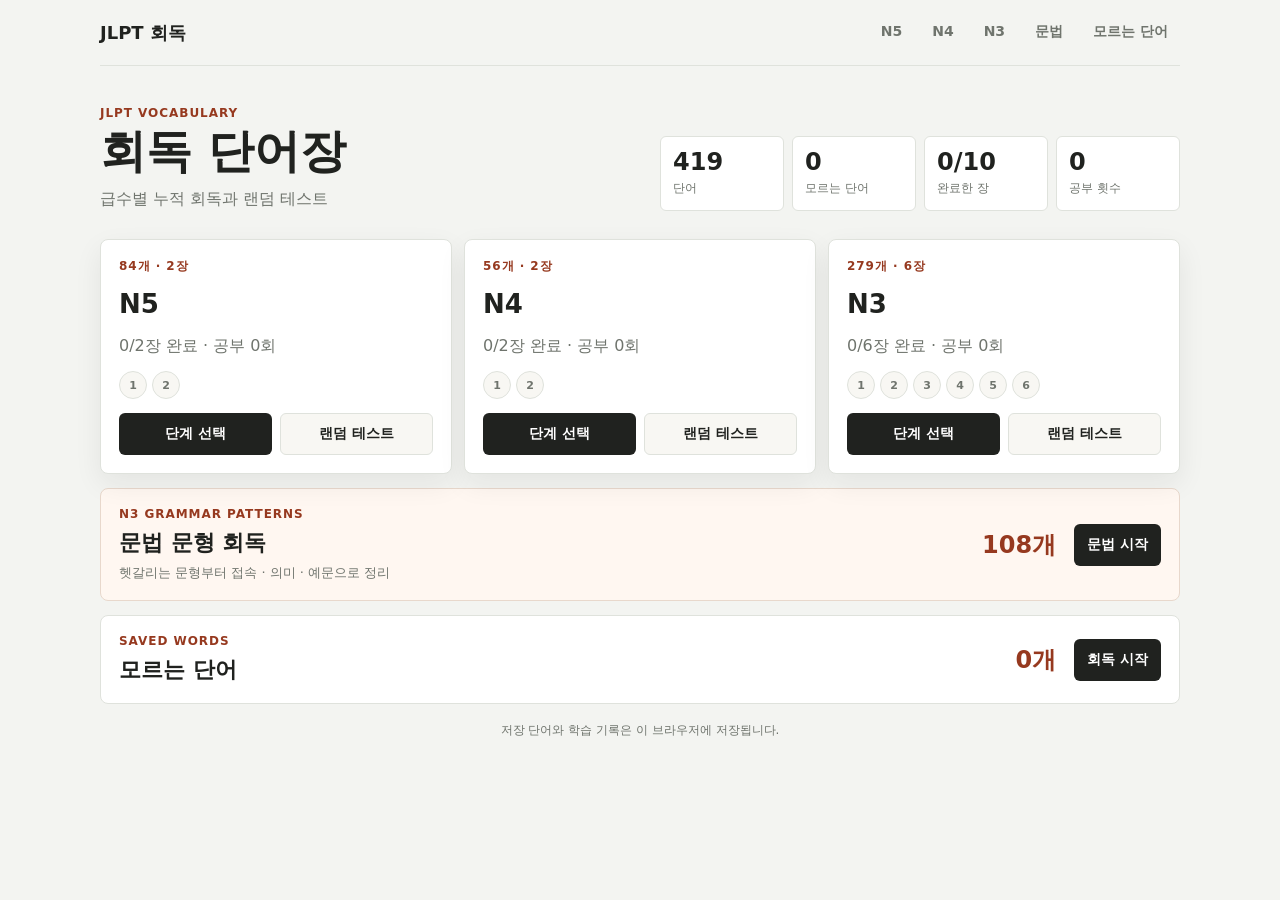
==== commit 40b3289b: "Add prioritized N3 grammar review" ====
--- a/index.html
+++ b/index.html
@@ -15,6 +15,7 @@
         <a href="N5/">N5</a>
         <a href="N4/">N4</a>
         <a href="N3/">N3</a>
+        <a href="grammar/">문법</a>
         <a href="review/">모르는 단어</a>
       </nav>
     </header>
@@ -36,6 +37,16 @@
 
       <section id="levelCards" class="level-grid" aria-label="급수 선택"></section>
 
+      <a class="grammar-strip" href="grammar/">
+        <div>
+          <p class="eyebrow">N3 GRAMMAR PATTERNS</p>
+          <h2>문법 문형 회독</h2>
+          <p>헷갈리는 문형부터 접속 · 의미 · 예문으로 정리</p>
+        </div>
+        <strong id="grammarPatternCount">0개</strong>
+        <span class="primary-link">문법 시작</span>
+      </a>
+
       <a class="review-strip" href="review/">
         <div>
           <p class="eyebrow">SAVED WORDS</p>
@@ -50,6 +61,7 @@
   </div>
 
   <script src="data/jlpt_words_data.js"></script>
+  <script src="data/jlpt_grammar_data.js"></script>
   <script src="scripts/core.js"></script>
   <script src="scripts/home.js"></script>
 </body>
--- a/styles.css
+++ b/styles.css
@@ -288,7 +288,8 @@
   background: var(--surface-alt);
 }
 
-.review-strip {
+.review-strip,
+.grammar-strip {
   display: grid;
   grid-template-columns: minmax(0, 1fr) auto auto;
   gap: 18px;
@@ -300,14 +301,28 @@
   background: var(--surface);
 }
 
-.review-strip h2 {
+.review-strip h2,
+.grammar-strip h2 {
   margin: 0;
   font-size: 22px;
 }
 
-.review-strip > strong {
+.review-strip > strong,
+.grammar-strip > strong {
   color: var(--accent-dark);
   font-size: 24px;
+}
+
+.grammar-strip {
+  margin-top: 14px;
+  border-color: #e8d8cc;
+  background: #fff7f1;
+}
+
+.grammar-strip p:not(.eyebrow) {
+  margin: 6px 0 0;
+  color: var(--muted);
+  font-size: 13px;
 }
 
 .section-heading {
@@ -769,6 +784,229 @@
   margin-top: 20px;
 }
 
+.grammar-action-bar {
+  display: flex;
+  align-items: end;
+  justify-content: space-between;
+  gap: 18px;
+  margin-bottom: 12px;
+}
+
+.grammar-action-bar h2 {
+  margin: 0;
+  font-size: 26px;
+}
+
+.grammar-header-actions {
+  display: flex;
+  gap: 8px;
+}
+
+.grammar-header-actions button {
+  min-height: 42px;
+  padding: 0 13px;
+  border-radius: 6px;
+  font-size: 14px;
+  font-weight: 900;
+}
+
+.grammar-header-actions .secondary-action {
+  border: 1px solid var(--line);
+  color: var(--ink);
+  background: var(--surface);
+}
+
+.grammar-guide {
+  margin: 0 0 14px;
+  padding: 12px 14px;
+  border-left: 3px solid var(--accent);
+  color: #5b514b;
+  background: var(--accent-soft);
+  font-size: 13px;
+  line-height: 1.55;
+}
+
+.grammar-deck-card {
+  min-height: 250px;
+}
+
+.grammar-tags {
+  display: flex;
+  flex-wrap: wrap;
+  gap: 6px;
+}
+
+.grammar-tags span {
+  padding: 5px 8px;
+  border-radius: 999px;
+  color: #5b514b;
+  background: #f0ece5;
+  font-size: 11px;
+  font-weight: 800;
+}
+
+.source-note {
+  margin-top: 14px;
+  padding: 14px 16px;
+  border: 1px solid var(--line);
+  border-radius: 8px;
+  color: var(--muted);
+  background: var(--surface);
+  font-size: 13px;
+  line-height: 1.6;
+}
+
+.source-note summary {
+  color: var(--ink);
+  cursor: pointer;
+  font-weight: 900;
+}
+
+.source-note a {
+  color: var(--info);
+  text-decoration: underline;
+}
+
+.grammar-list {
+  border-top: 1px solid var(--line);
+  background: var(--surface);
+}
+
+.grammar-list-row {
+  display: grid;
+  grid-template-columns: minmax(180px, 0.7fr) minmax(260px, 1.1fr) minmax(280px, 1.2fr);
+  gap: 18px;
+  padding: 15px 16px;
+  border-right: 1px solid var(--line);
+  border-bottom: 1px solid var(--line);
+  border-left: 1px solid var(--line);
+}
+
+.grammar-list-row > div {
+  display: grid;
+  align-content: start;
+  gap: 5px;
+}
+
+.grammar-list-row strong {
+  font-size: 18px;
+  line-height: 1.4;
+}
+
+.grammar-list-row span,
+.grammar-list-row p {
+  margin: 0;
+  color: var(--muted);
+  font-size: 13px;
+  line-height: 1.5;
+}
+
+.grammar-list-meta {
+  color: var(--accent-dark) !important;
+  font-size: 11px !important;
+  font-weight: 900;
+}
+
+.grammar-front {
+  min-height: 200px;
+}
+
+.grammar-front h2 {
+  font-size: clamp(38px, 7vw, 66px);
+}
+
+.grammar-front-type {
+  margin: 12px 0 0;
+  color: var(--muted);
+  font-size: 13px;
+  font-weight: 800;
+}
+
+.grammar-reveal-button {
+  min-height: 54px;
+  border: 1px solid #edcdbf;
+  border-radius: 7px;
+  color: var(--accent-dark);
+  background: var(--accent-soft);
+  font-size: 16px;
+  font-weight: 900;
+}
+
+.grammar-answer {
+  display: grid;
+  gap: 10px;
+}
+
+.grammar-answer-main {
+  display: grid;
+  grid-template-columns: minmax(0, 0.9fr) minmax(0, 1.35fr);
+  gap: 10px;
+}
+
+.grammar-answer-main > div,
+.grammar-point,
+.grammar-example {
+  padding: 15px 16px;
+  border: 1px solid var(--line);
+  border-radius: 8px;
+  background: var(--surface-alt);
+}
+
+.grammar-answer span {
+  display: block;
+  margin-bottom: 7px;
+  color: var(--muted);
+  font-size: 11px;
+  font-weight: 900;
+}
+
+.grammar-answer-main strong {
+  display: block;
+  font-size: 18px;
+  line-height: 1.45;
+}
+
+.grammar-point p,
+.grammar-example p {
+  margin: 0;
+  line-height: 1.6;
+}
+
+.grammar-point.contrast {
+  border-color: #e8d8cc;
+  color: #5b514b;
+  background: #fff7f1;
+}
+
+.grammar-example {
+  border-color: rgba(39, 116, 81, 0.25);
+  background: var(--good-soft);
+}
+
+.grammar-example strong {
+  display: block;
+  margin-bottom: 7px;
+  font-size: 21px;
+  line-height: 1.55;
+}
+
+.grammar-example p:first-of-type {
+  color: #315e51;
+  font-size: 14px;
+}
+
+.grammar-example p:last-child {
+  margin-top: 4px;
+  color: var(--muted);
+}
+
+.keyboard-help {
+  margin: -6px 0 0;
+  color: var(--muted);
+  font-size: 11px;
+  text-align: center;
+}
+
 .footer {
   margin-top: 18px;
   color: var(--muted);
@@ -794,7 +1032,7 @@
 
   .site-nav {
     display: grid;
-    grid-template-columns: repeat(4, minmax(0, 1fr));
+    grid-template-columns: repeat(5, minmax(0, 1fr));
     gap: 4px;
   }
 
@@ -835,11 +1073,13 @@
     grid-template-columns: 1fr;
   }
 
-  .review-strip {
+  .review-strip,
+  .grammar-strip {
     grid-template-columns: minmax(0, 1fr) auto;
   }
 
-  .review-strip .primary-link {
+  .review-strip .primary-link,
+  .grammar-strip .primary-link {
     grid-column: 1 / -1;
   }
 
@@ -861,6 +1101,25 @@
     gap: 7px;
   }
 
+  .grammar-list-row {
+    grid-template-columns: 1fr;
+    gap: 10px;
+  }
+
+  .grammar-action-bar {
+    align-items: stretch;
+    flex-direction: column;
+  }
+
+  .grammar-header-actions {
+    display: grid;
+    grid-template-columns: repeat(2, minmax(0, 1fr));
+  }
+
+  .grammar-answer-main {
+    grid-template-columns: 1fr;
+  }
+
   .card-panel {
     min-height: 0;
     padding: 14px 10px;
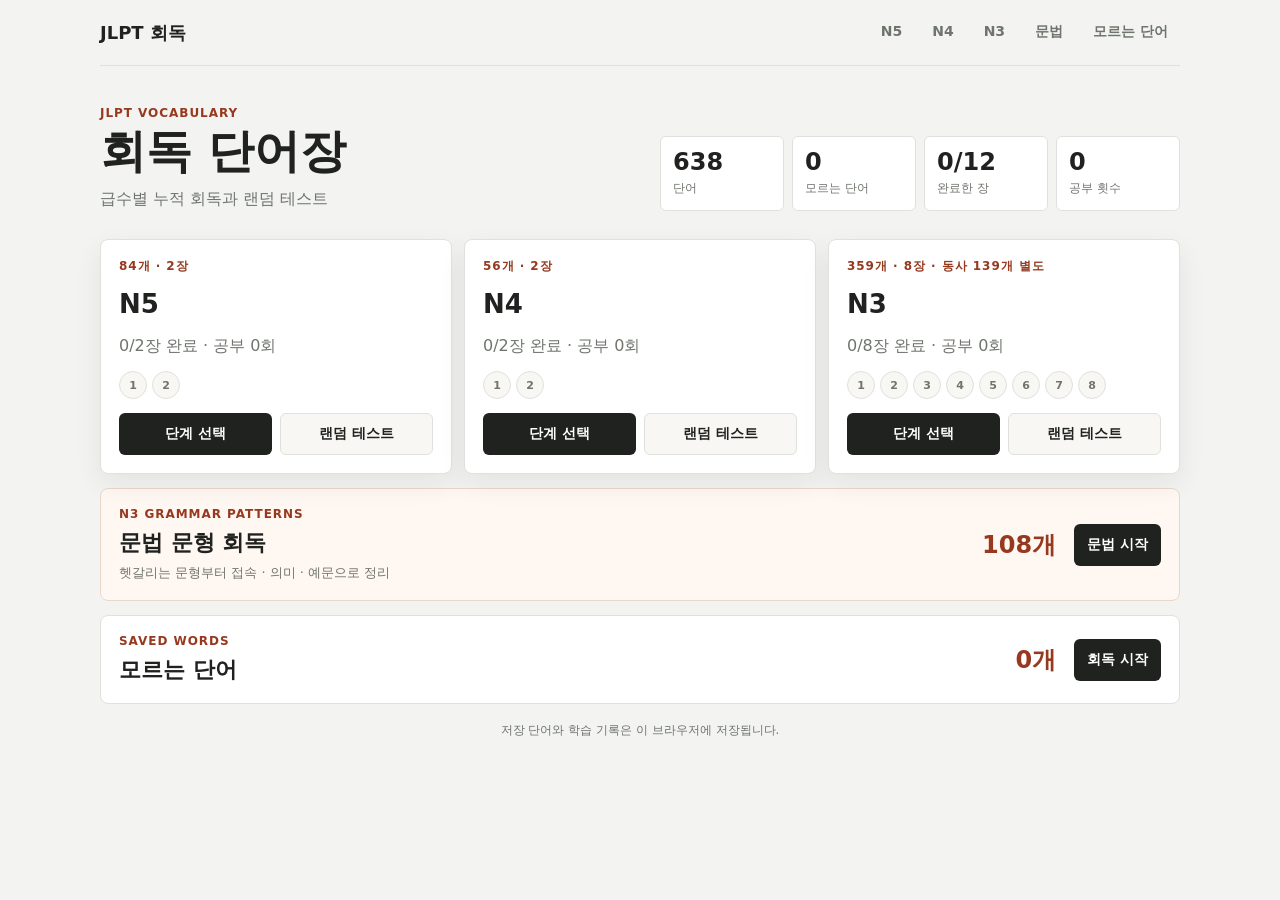
==== commit f47b0b54: "Add recent vocabulary and verb chapter" ====
--- a/index.html
+++ b/index.html
@@ -61,6 +61,7 @@
   </div>
 
   <script src="data/jlpt_words_data.js"></script>
+  <script src="data/jlpt_verbs_data.js"></script>
   <script src="data/jlpt_grammar_data.js"></script>
   <script src="scripts/core.js"></script>
   <script src="scripts/home.js"></script>
--- a/styles.css
+++ b/styles.css
@@ -340,6 +340,91 @@
   gap: 10px;
 }
 
+.special-chapter-card {
+  display: grid;
+  grid-template-columns: minmax(0, 1fr) auto minmax(220px, 0.45fr);
+  gap: 22px;
+  align-items: center;
+  margin-bottom: 22px;
+  padding: 22px;
+  border: 2px solid rgba(198, 83, 50, 0.45);
+  border-radius: 10px;
+  background: linear-gradient(135deg, #fff7f1 0%, #ffffff 70%);
+  box-shadow: var(--shadow);
+}
+
+.special-chapter-card.running {
+  border-color: var(--info);
+  background: linear-gradient(135deg, var(--info-soft) 0%, #ffffff 70%);
+}
+
+.special-chapter-card.completed {
+  border-color: var(--good);
+  background: linear-gradient(135deg, var(--good-soft) 0%, #ffffff 70%);
+}
+
+.special-chapter-card.running .status-pill {
+  color: #fff;
+  background: var(--info);
+}
+
+.special-chapter-card.completed .status-pill {
+  color: #fff;
+  background: var(--good);
+}
+
+.special-chapter-copy {
+  display: grid;
+  gap: 12px;
+}
+
+.special-chapter-copy h2,
+.standard-deck-heading h2 {
+  margin: 0;
+  font-size: 26px;
+}
+
+.special-chapter-copy p:not(.eyebrow),
+.standard-deck-heading > p:last-child {
+  margin: 0;
+  color: var(--muted);
+  font-size: 13px;
+  line-height: 1.55;
+}
+
+.special-chapter-stats {
+  min-width: 92px;
+  padding: 14px;
+  border-left: 1px solid rgba(198, 83, 50, 0.25);
+  text-align: center;
+}
+
+.special-chapter-stats strong,
+.special-chapter-stats span {
+  display: block;
+}
+
+.special-chapter-stats strong {
+  color: var(--accent-dark);
+  font-size: 34px;
+}
+
+.special-chapter-stats span {
+  margin-top: 3px;
+  color: var(--muted);
+  font-size: 12px;
+}
+
+.special-chapter-actions {
+  grid-template-columns: 1fr;
+}
+
+.standard-deck-heading {
+  display: grid;
+  gap: 5px;
+  margin: 0 0 12px;
+}
+
 .stage-card {
   box-shadow: none;
 }
@@ -1073,6 +1158,21 @@
     grid-template-columns: 1fr;
   }
 
+  .special-chapter-card {
+    grid-template-columns: 1fr auto;
+    gap: 14px;
+    padding: 17px;
+  }
+
+  .special-chapter-actions {
+    grid-column: 1 / -1;
+    grid-template-columns: repeat(2, minmax(0, 1fr));
+  }
+
+  .special-chapter-stats {
+    padding: 8px 0 8px 12px;
+  }
+
   .review-strip,
   .grammar-strip {
     grid-template-columns: minmax(0, 1fr) auto;
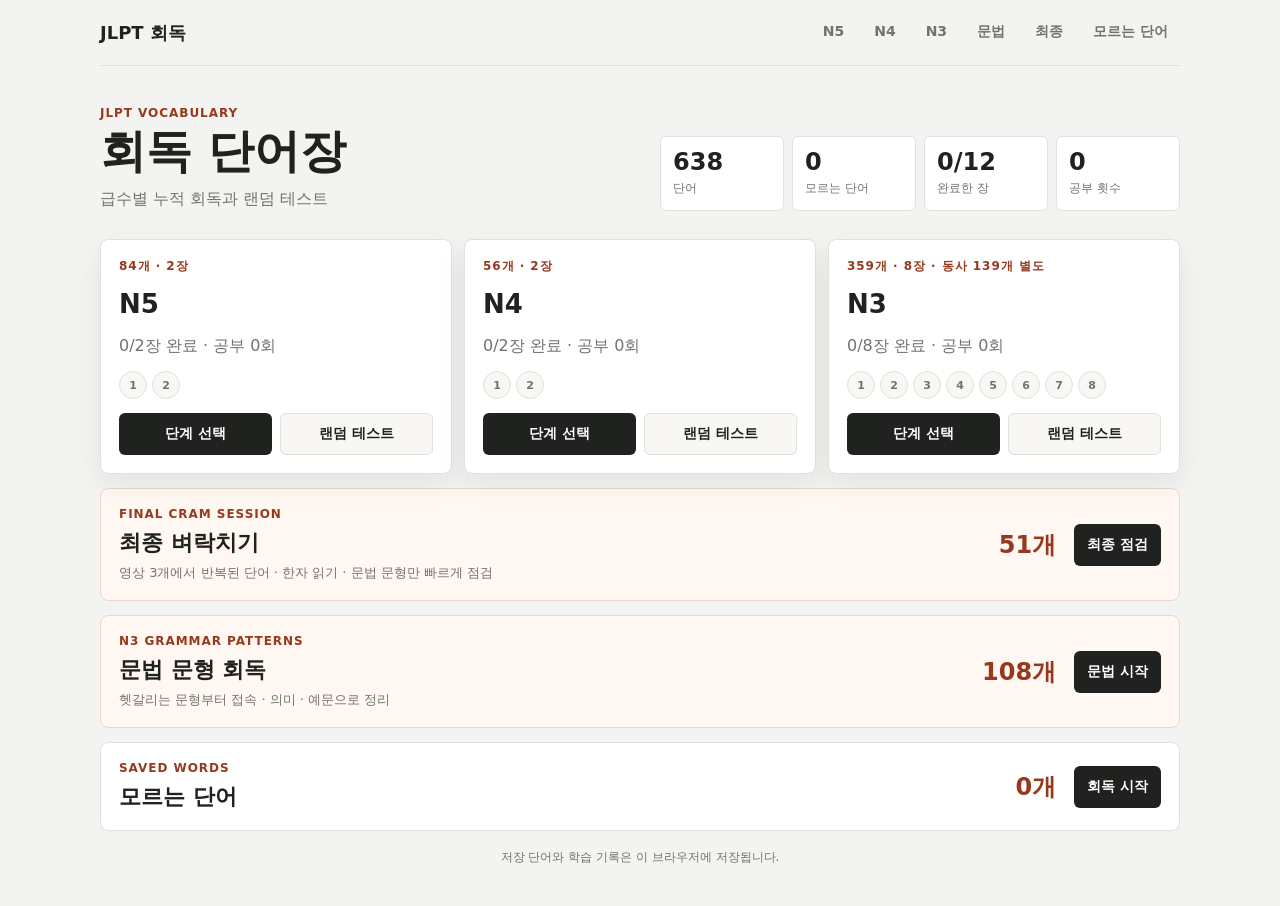
==== commit a0996eea: "Add final JLPT cram sessions" ====
--- a/index.html
+++ b/index.html
@@ -16,6 +16,7 @@
         <a href="N4/">N4</a>
         <a href="N3/">N3</a>
         <a href="grammar/">문법</a>
+        <a href="final/">최종</a>
         <a href="review/">모르는 단어</a>
       </nav>
     </header>
@@ -36,6 +37,16 @@
       </section>
 
       <section id="levelCards" class="level-grid" aria-label="급수 선택"></section>
+
+      <a class="grammar-strip final-strip" href="final/">
+        <div>
+          <p class="eyebrow">FINAL CRAM SESSION</p>
+          <h2>최종 벼락치기</h2>
+          <p>영상 3개에서 반복된 단어 · 한자 읽기 · 문법 문형만 빠르게 점검</p>
+        </div>
+        <strong id="finalSessionCount">0개</strong>
+        <span class="primary-link">최종 점검</span>
+      </a>
 
       <a class="grammar-strip" href="grammar/">
         <div>
@@ -63,6 +74,7 @@
   <script src="data/jlpt_words_data.js"></script>
   <script src="data/jlpt_verbs_data.js"></script>
   <script src="data/jlpt_grammar_data.js"></script>
+  <script src="data/jlpt_final_data.js"></script>
   <script src="scripts/core.js"></script>
   <script src="scripts/home.js"></script>
 </body>
--- a/styles.css
+++ b/styles.css
@@ -301,6 +301,17 @@
   background: var(--surface);
 }
 
+.final-strip {
+  border-color: rgba(198, 83, 50, 0.45);
+  background: linear-gradient(135deg, #fff0e9 0%, #fffaf6 100%);
+}
+
+.final-strip p:not(.eyebrow) {
+  margin: 6px 0 0;
+  color: var(--muted);
+  font-size: 13px;
+}
+
 .review-strip h2,
 .grammar-strip h2 {
   margin: 0;
@@ -915,6 +926,85 @@
   min-height: 250px;
 }
 
+.final-deck-grid {
+  grid-template-columns: repeat(3, minmax(0, 1fr));
+}
+
+.final-deck-card {
+  min-height: 278px;
+}
+
+.final-stage-actions {
+  grid-template-columns: repeat(2, minmax(0, 1fr));
+}
+
+.final-stage-actions button:first-child {
+  grid-column: 1 / -1;
+}
+
+.final-list {
+  border-top: 1px solid var(--line);
+  background: var(--surface);
+}
+
+.final-list-row {
+  display: grid;
+  grid-template-columns: minmax(190px, 0.75fr) minmax(180px, 0.75fr) minmax(280px, 1.4fr);
+  gap: 18px;
+  padding: 15px 16px;
+  border-right: 1px solid var(--line);
+  border-bottom: 1px solid var(--line);
+  border-left: 1px solid var(--line);
+}
+
+.final-list-row > div {
+  display: grid;
+  align-content: start;
+  gap: 5px;
+  min-width: 0;
+}
+
+.final-list-row strong {
+  font-size: 19px;
+  line-height: 1.4;
+}
+
+.final-list-row span,
+.final-list-row p {
+  margin: 0;
+  color: var(--muted);
+  font-size: 13px;
+  line-height: 1.55;
+}
+
+.final-list-source {
+  color: var(--info) !important;
+  font-size: 11px !important;
+  font-weight: 900;
+}
+
+.final-frequency-badge {
+  color: var(--info);
+  background: var(--info-soft);
+}
+
+.final-frequency-badge.top {
+  color: #fff;
+  background: var(--accent);
+}
+
+.final-source-line {
+  margin: 0;
+  color: var(--info);
+  font-size: 12px;
+  font-weight: 900;
+}
+
+.source-note code {
+  color: var(--ink);
+  font-size: 12px;
+}
+
 .grammar-tags {
   display: flex;
   flex-wrap: wrap;
@@ -1117,7 +1207,7 @@
 
   .site-nav {
     display: grid;
-    grid-template-columns: repeat(5, minmax(0, 1fr));
+    grid-template-columns: repeat(3, minmax(0, 1fr));
     gap: 4px;
   }
 
@@ -1145,6 +1235,10 @@
     justify-self: stretch;
   }
 
+  .stats-four {
+    grid-template-columns: repeat(2, minmax(0, 1fr));
+  }
+
   .stats div {
     padding: 11px 8px;
   }
@@ -1154,7 +1248,8 @@
   }
 
   .level-grid,
-  .stage-grid {
+  .stage-grid,
+  .final-deck-grid {
     grid-template-columns: 1fr;
   }
 
@@ -1206,6 +1301,11 @@
     gap: 10px;
   }
 
+  .final-list-row {
+    grid-template-columns: 1fr;
+    gap: 10px;
+  }
+
   .grammar-action-bar {
     align-items: stretch;
     flex-direction: column;
